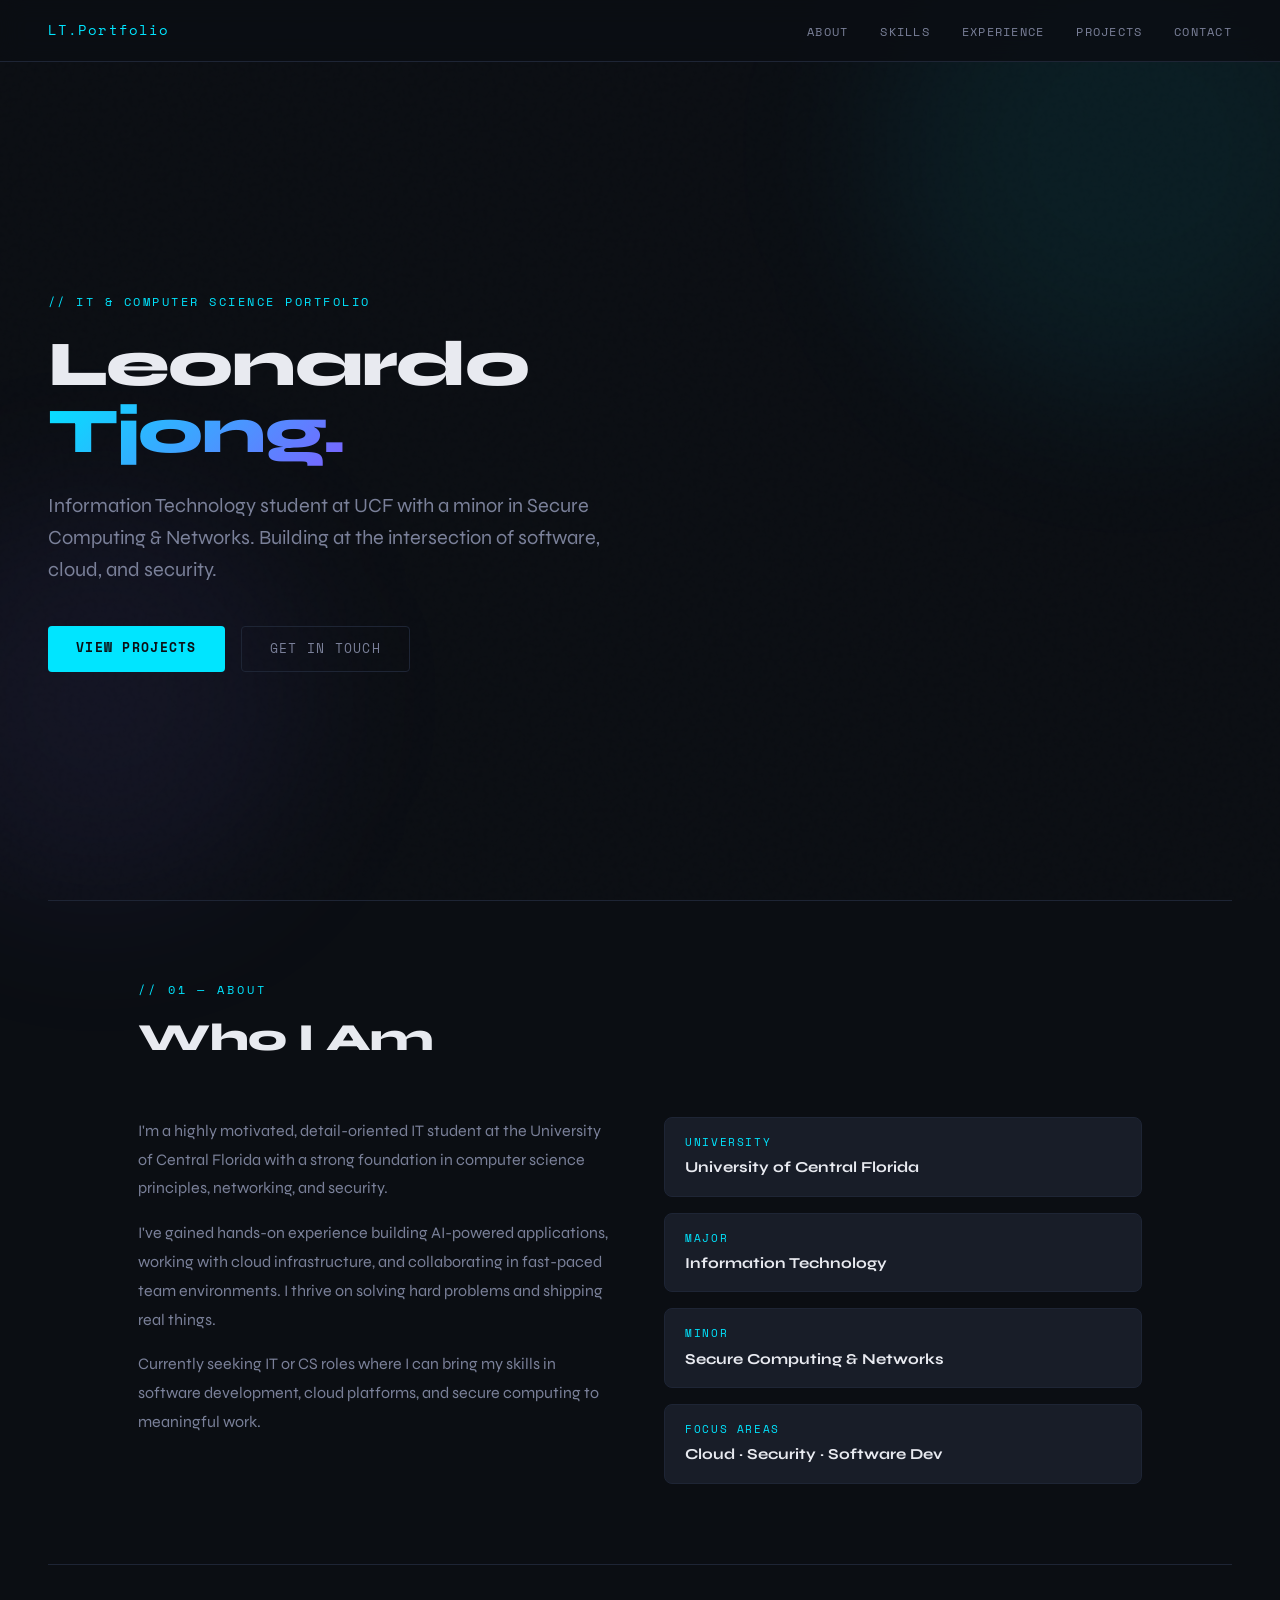
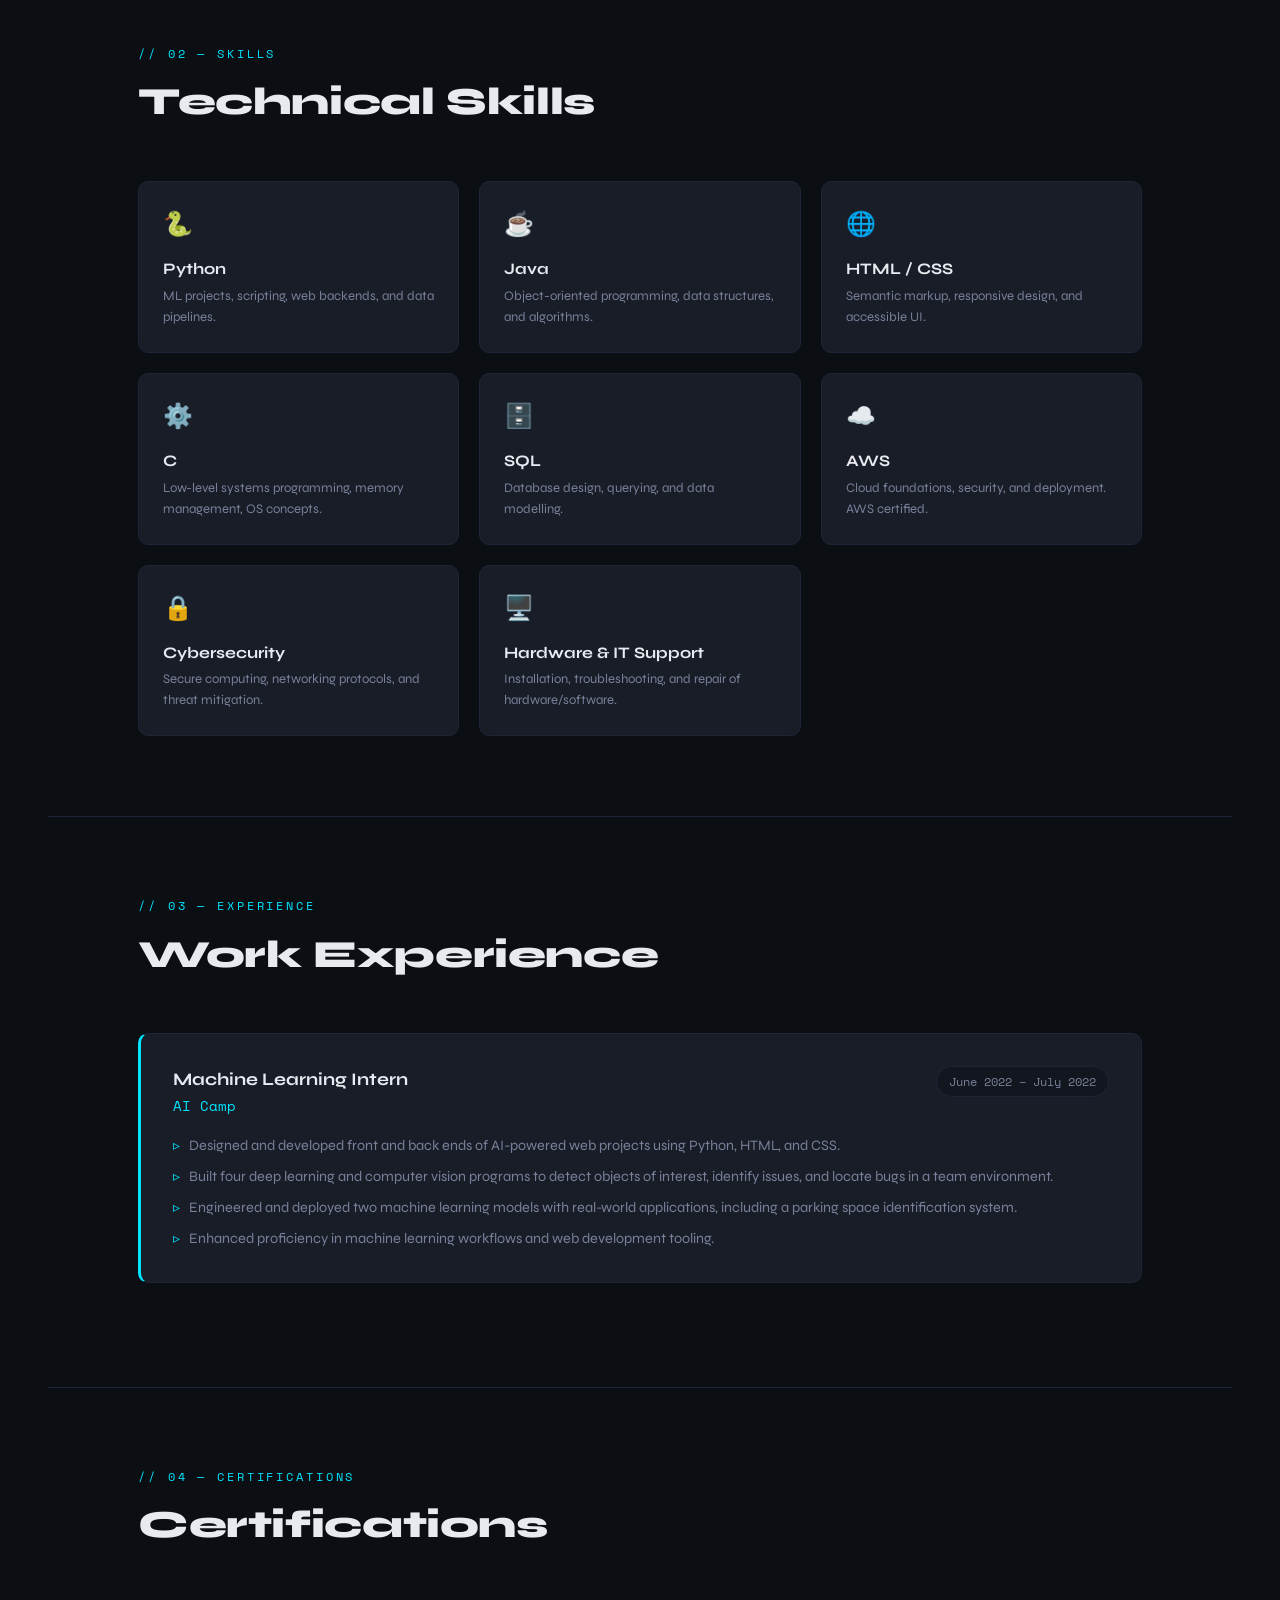
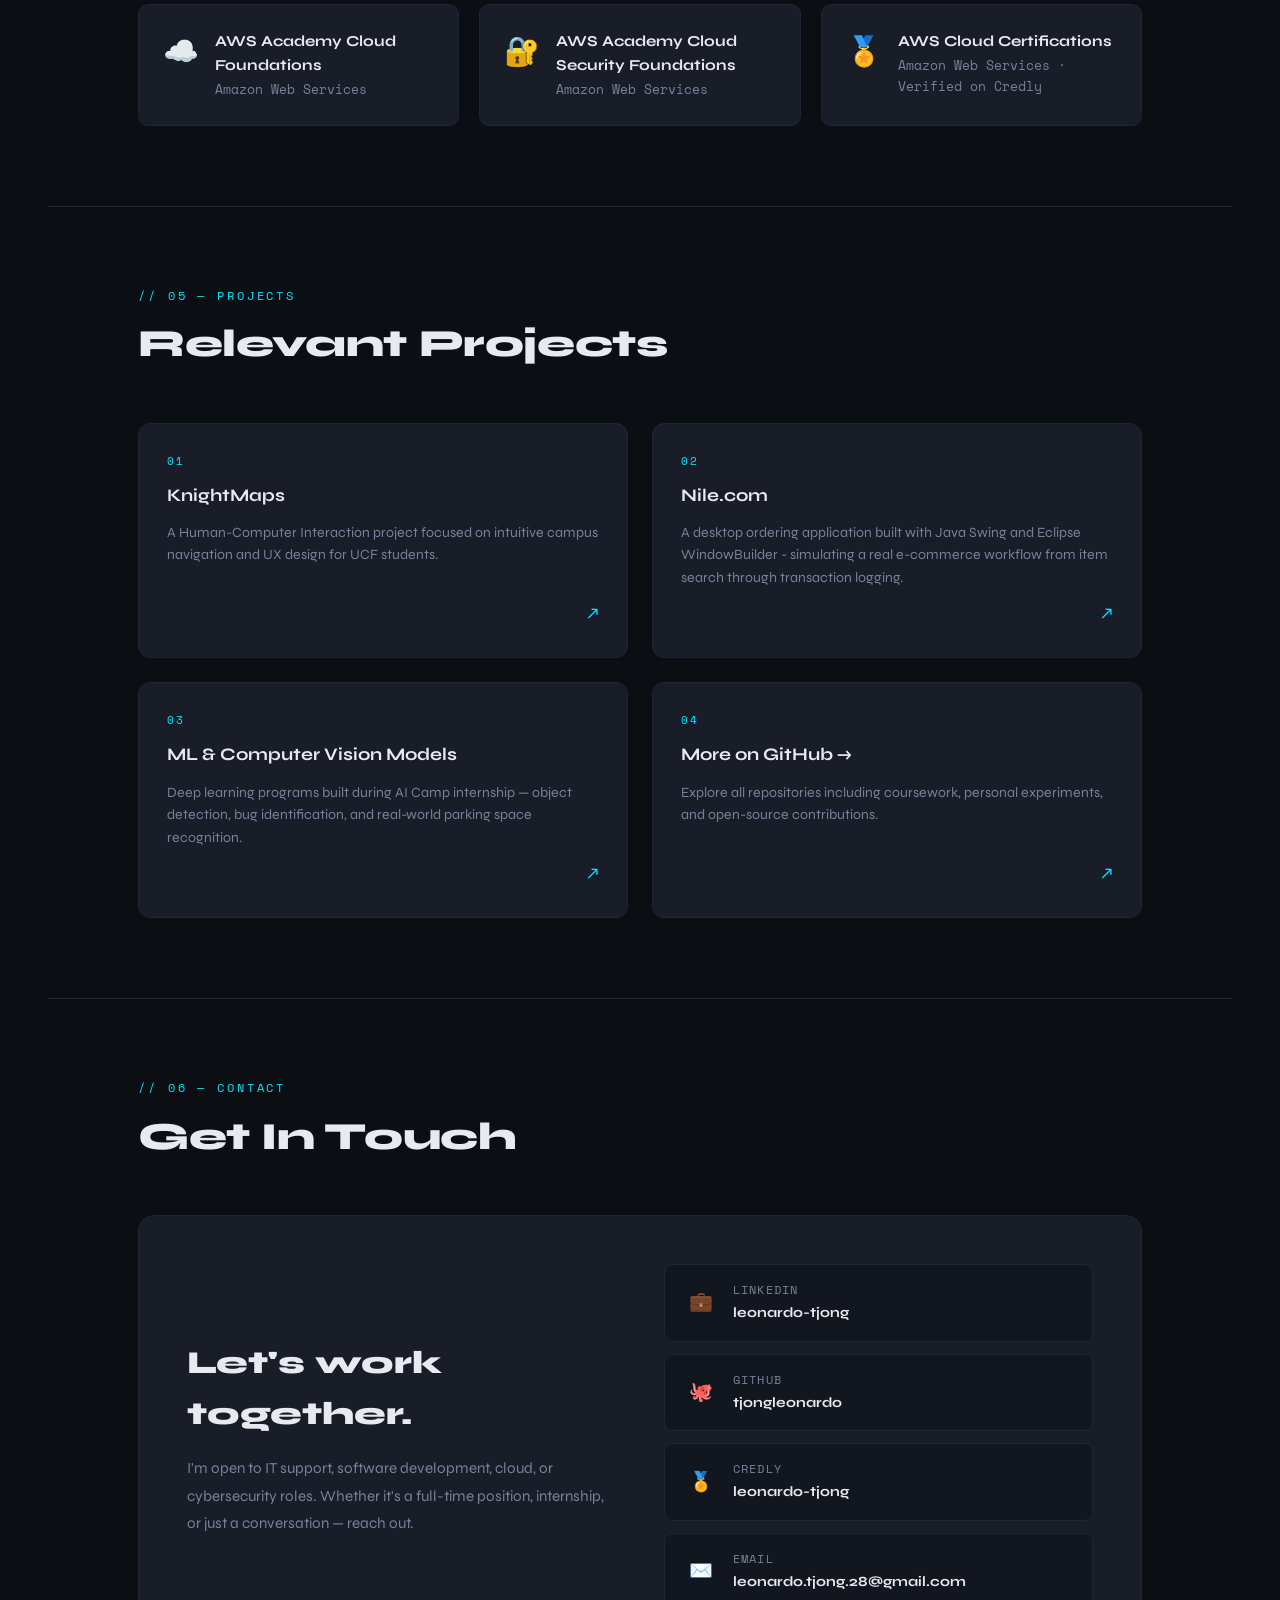
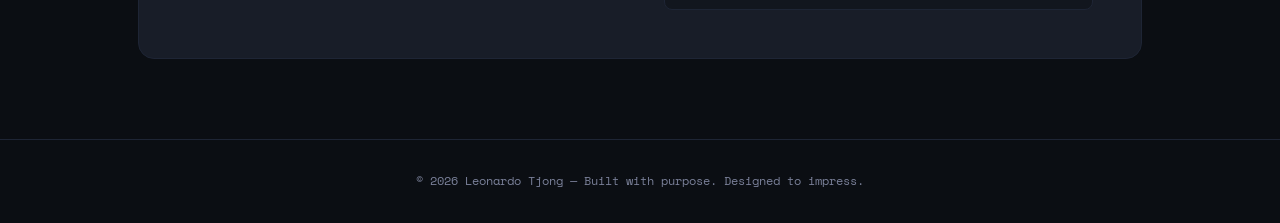
==== Portfolio/index.html @ d07e4146 "Rename portfolio.html to index.html" ====
<!DOCTYPE html>
<html lang="en">
<head>
  <meta charset="UTF-8" />
  <meta name="viewport" content="width=device-width, initial-scale=1.0"/>
  <title>Leonardo Tjong — Portfolio</title>
  <link rel="preconnect" href="https://fonts.googleapis.com"/>
  <link rel="preconnect" href="https://fonts.gstatic.com" crossorigin/>
  <link href="https://fonts.googleapis.com/css2?family=Space+Mono:wght@400;700&family=Syne:wght@400;700;800&display=swap" rel="stylesheet"/>
  <link rel="stylesheet" href="portfolio.css"/>
</head>
<body>

  <!-- NAV -->
  <nav>
    <div class="nav-logo">LT.Portfolio</div>
    <ul class="nav-links">
      <li><a href="#about">About</a></li>
      <li><a href="#skills">Skills</a></li>
      <li><a href="#experience">Experience</a></li>
      <li><a href="#projects">Projects</a></li>
      <li><a href="#contact">Contact</a></li>
    </ul>
  </nav>

  <!-- HERO -->
  <div class="hero">
    <div class="orb orb-1"></div>
    <div class="orb orb-2"></div>
    <p class="hero-tag">// IT &amp; Computer Science Portfolio</p>
    <h1>Leonardo<br/><span>Tjong.</span></h1>
    <p class="hero-sub">
      Information Technology student at UCF with a minor in Secure Computing &amp; Networks.
      Building at the intersection of software, cloud, and security.
    </p>
    <div class="hero-cta">
      <a href="#projects" class="btn btn-primary">View Projects</a>
      <a href="#contact" class="btn btn-outline">Get in Touch</a>
    </div>
  </div>

  <hr class="divider"/>

  <!-- ABOUT -->
  <section id="about">
    <div class="reveal">
      <p class="section-label">// 01 &mdash; about</p>
      <h2 class="section-title">Who I Am</h2>
      <div class="about-grid">
        <div class="about-text">
          <p>
            I'm a highly motivated, detail-oriented IT student at the University of Central Florida
            with a strong foundation in computer science principles, networking, and security.
          </p>
          <p>
            I've gained hands-on experience building AI-powered applications, working with cloud
            infrastructure, and collaborating in fast-paced team environments. I thrive on solving
            hard problems and shipping real things.
          </p>
          <p>
            Currently seeking IT or CS roles where I can bring my skills in software development,
            cloud platforms, and secure computing to meaningful work.
          </p>
        </div>
        <div class="about-details">
          <div class="detail-row">
            <span class="label">University</span>
            <span class="value">University of Central Florida</span>
          </div>
          <div class="detail-row">
            <span class="label">Major</span>
            <span class="value">Information Technology</span>
          </div>
          <div class="detail-row">
            <span class="label">Minor</span>
            <span class="value">Secure Computing &amp; Networks</span>
          </div>
          <div class="detail-row">
            <span class="label">Focus Areas</span>
            <span class="value">Cloud · Security · Software Dev</span>
          </div>
        </div>
      </div>
    </div>
  </section>

  <hr class="divider"/>

  <!-- SKILLS -->
  <section id="skills">
    <div class="reveal">
      <p class="section-label">// 02 &mdash; skills</p>
      <h2 class="section-title">Technical Skills</h2>
      <div class="skills-grid">
        <div class="skill-card">
          <div class="skill-icon">🐍</div>
          <div class="skill-name">Python</div>
          <div class="skill-desc">ML projects, scripting, web backends, and data pipelines.</div>
        </div>
        <div class="skill-card">
          <div class="skill-icon">☕</div>
          <div class="skill-name">Java</div>
          <div class="skill-desc">Object-oriented programming, data structures, and algorithms.</div>
        </div>
        <div class="skill-card">
          <div class="skill-icon">🌐</div>
          <div class="skill-name">HTML / CSS</div>
          <div class="skill-desc">Semantic markup, responsive design, and accessible UI.</div>
        </div>
        <div class="skill-card">
          <div class="skill-icon">⚙️</div>
          <div class="skill-name">C</div>
          <div class="skill-desc">Low-level systems programming, memory management, OS concepts.</div>
        </div>
        <div class="skill-card">
          <div class="skill-icon">🗄️</div>
          <div class="skill-name">SQL</div>
          <div class="skill-desc">Database design, querying, and data modelling.</div>
        </div>
        <div class="skill-card">
          <div class="skill-icon">☁️</div>
          <div class="skill-name">AWS</div>
          <div class="skill-desc">Cloud foundations, security, and deployment. AWS certified.</div>
        </div>
        <div class="skill-card">
          <div class="skill-icon">🔒</div>
          <div class="skill-name">Cybersecurity</div>
          <div class="skill-desc">Secure computing, networking protocols, and threat mitigation.</div>
        </div>
        <div class="skill-card">
          <div class="skill-icon">🖥️</div>
          <div class="skill-name">Hardware &amp; IT Support</div>
          <div class="skill-desc">Installation, troubleshooting, and repair of hardware/software.</div>
        </div>
      </div>
    </div>
  </section>

  <hr class="divider"/>

  <!-- EXPERIENCE -->
  <section id="experience">
    <div class="reveal">
      <p class="section-label">// 03 &mdash; experience</p>
      <h2 class="section-title">Work Experience</h2>
      <div class="experience-card">
        <div class="exp-header">
          <div>
            <div class="exp-title">Machine Learning Intern</div>
            <div class="exp-company">AI Camp</div>
          </div>
          <div class="exp-date">June 2022 – July 2022</div>
        </div>
        <ul class="exp-list">
          <li>Designed and developed front and back ends of AI-powered web projects using Python, HTML, and CSS.</li>
          <li>Built four deep learning and computer vision programs to detect objects of interest, identify issues, and locate bugs in a team environment.</li>
          <li>Engineered and deployed two machine learning models with real-world applications, including a parking space identification system.</li>
          <li>Enhanced proficiency in machine learning workflows and web development tooling.</li>
        </ul>
      </div>
    </div>
  </section>

  <hr class="divider"/>

  <!-- CERTIFICATIONS -->
  <section id="certifications">
    <div class="reveal">
      <p class="section-label">// 04 &mdash; certifications</p>
      <h2 class="section-title">Certifications</h2>
      <div class="certs-grid">
        <div class="cert-card">
          <div class="cert-icon">☁️</div>
          <div>
            <div class="cert-name">AWS Academy Cloud Foundations</div>
            <div class="cert-issuer">Amazon Web Services</div>
          </div>
        </div>
        <div class="cert-card">
          <div class="cert-icon">🔐</div>
          <div>
            <div class="cert-name">AWS Academy Cloud Security Foundations</div>
            <div class="cert-issuer">Amazon Web Services</div>
          </div>
        </div>
        <div class="cert-card">
          <div class="cert-icon">🏅</div>
          <div>
            <div class="cert-name">AWS Cloud Certifications</div>
            <div class="cert-issuer">Amazon Web Services · Verified on Credly</div>
          </div>
        </div>
      </div>
    </div>
  </section>

  <hr class="divider"/>

  <!-- PROJECTS -->
  <section id="projects">
    <div class="reveal">
      <p class="section-label">// 05 &mdash; projects</p>
      <h2 class="section-title">Relevant Projects</h2>
      <div class="projects-grid">

        <a class="project-card" href="KnightMaps.html" target="_blank" rel="noopener">
          <div class="project-num">01</div>
          <div class="project-name">KnightMaps</div>
          <div class="project-desc">
            A Human-Computer Interaction project focused on intuitive campus navigation
            and UX design for UCF students.
          </div>
          <div class="project-arrow">↗</div>
        </a>

        <a class="project-card" href="nile.html" target="_blank" rel="noopener">
          <div class="project-num">02</div>
          <div class="project-name">Nile.com</div>
          <div class="project-desc">
            A desktop ordering application built with Java Swing and Eclipse WindowBuilder -
            simulating a real e-commerce workflow from item search through transaction logging.
          </div>
          <div class="project-arrow">↗</div>
        </a>

        <a class="project-card" href="https://github.com/tjongleonardo" target="_blank" rel="noopener">
          <div class="project-num">03</div>
          <div class="project-name">ML &amp; Computer Vision Models</div>
          <div class="project-desc">
            Deep learning programs built during AI Camp internship — object detection,
            bug identification, and real-world parking space recognition.
          </div>
          <div class="project-arrow">↗</div>
        </a>

        <a class="project-card" href="https://github.com/tjongleonardo" target="_blank" rel="noopener">
          <div class="project-num">04</div>
          <div class="project-name">More on GitHub →</div>
          <div class="project-desc">
            Explore all repositories including coursework, personal experiments,
            and open-source contributions.
          </div>
          <div class="project-arrow">↗</div>
        </a>


      </div>
    </div>
  </section>

  <hr class="divider"/>

  <!-- CONTACT -->
  <section id="contact">
    <div class="reveal">
      <p class="section-label">// 06 &mdash; contact</p>
      <h2 class="section-title">Get In Touch</h2>
      <div class="contact-wrapper">
        <div class="contact-left">
          <h2>Let's work<br/>together.</h2>
          <p>
            I'm open to IT support, software development, cloud, or cybersecurity roles.
            Whether it's a full-time position, internship, or just a conversation — reach out.
          </p>
        </div>
        <div class="contact-links">
          <a class="contact-link" href="https://www.linkedin.com/in/leonardo-tjong-90444035a/" target="_blank" rel="noopener">
            <span class="contact-link-icon">💼</span>
            <div>
              <span class="contact-link-label">LinkedIn</span>
              <span class="contact-link-value">leonardo-tjong</span>
            </div>
          </a>
          <a class="contact-link" href="https://github.com/tjongleonardo" target="_blank" rel="noopener">
            <span class="contact-link-icon">🐙</span>
            <div>
              <span class="contact-link-label">GitHub</span>
              <span class="contact-link-value">tjongleonardo</span>
            </div>
          </a>
          <a class="contact-link" href="https://www.credly.com/users/leonardo-tjong" target="_blank" rel="noopener">
            <span class="contact-link-icon">🏅</span>
            <div>
              <span class="contact-link-label">Credly</span>
              <span class="contact-link-value">leonardo-tjong</span>
            </div>
          </a>
          <a class="contact-link" href="mailto:leonardo.tjong.28@gmail.com">
            <span class="contact-link-icon">✉️</span>
            <div>
              <span class="contact-link-label">Email</span>
              <span class="contact-link-value">leonardo.tjong.28@gmail.com</span>
            </div>
          </a>
        </div>
      </div>
    </div>
  </section>

  <footer>
    <p>© 2026 Leonardo Tjong &mdash; Built with purpose. Designed to impress.</p>
  </footer>

  <script>
    // Add js-ready so CSS knows JS is active (prevents flash of hidden content)
    document.body.classList.add('js-ready');

    const reveals = document.querySelectorAll('.reveal');

    const observer = new IntersectionObserver((entries) => {
      entries.forEach(entry => {
        if (entry.isIntersecting) {
          entry.target.classList.add('visible');
          observer.unobserve(entry.target);
        }
      });
    }, {
      threshold: 0.05,
      rootMargin: '0px 0px -40px 0px'
    });

    reveals.forEach(el => observer.observe(el));
  </script>

</body>
</html>
---- Portfolio/portfolio.css ----
/* ================================================
   portfolio.css — Leonardo Tjong Portfolio Styles
   ================================================ */

/* ── TOKENS ── */
:root {
  --bg:      #0b0e13;
  --surface: #12161e;
  --card:    #181d28;
  --border:  #1e2535;
  --accent:  #00e5ff;
  --accent2: #7b61ff;
  --text:    #e8eaf0;
  --muted:   #7a8099;
  --mono:    'Space Mono', monospace;
  --sans:    'Syne', sans-serif;
}

/* ── RESET ── */
*,
*::before,
*::after {
  box-sizing: border-box;
  margin: 0;
  padding: 0;
}

html {
  scroll-behavior: smooth;
}

/* ── BASE ── */
body {
  background:       var(--bg);
  color:            var(--text);
  font-family:      var(--sans);
  line-height:      1.6;
  overflow-x:       hidden;
  font-stretch:     normal;
  text-rendering:   optimizeLegibility;
  -webkit-font-smoothing: antialiased;
}

/* ── NOISE OVERLAY ── */
body::before {
  content: '';
  position: fixed;
  inset: 0;
  background-image: url("data:image/svg+xml,%3Csvg viewBox='0 0 200 200' xmlns='http://www.w3.org/2000/svg'%3E%3Cfilter id='n'%3E%3CfeTurbulence type='fractalNoise' baseFrequency='0.9' numOctaves='4' stitchTiles='stitch'/%3E%3C/filter%3E%3Crect width='100%25' height='100%25' filter='url(%23n)' opacity='0.04'/%3E%3C/svg%3E");
  pointer-events: none;
  z-index: 0;
  opacity: 0.4;
}

/* ── NAV ── */
nav {
  position:        fixed;
  top: 0; left: 0; right: 0;
  z-index:         100;
  display:         flex;
  justify-content: space-between;
  align-items:     center;
  padding:         1.1rem 3rem;
  background:      rgba(11, 14, 19, 0.85);
  backdrop-filter: blur(12px);
  border-bottom:   1px solid var(--border);
}

.nav-logo {
  font-family:     var(--mono);
  font-size:       0.85rem;
  color:           var(--accent);
  letter-spacing:  0.08em;
}

.nav-links {
  display:    flex;
  gap:        2rem;
  list-style: none;
}

.nav-links a {
  font-family:     var(--mono);
  font-size:       0.78rem;
  color:           var(--muted);
  text-decoration: none;
  letter-spacing:  0.1em;
  text-transform:  uppercase;
  transition:      color 0.2s;
}

.nav-links a:hover {
  color: var(--accent);
}

/* ── HERO ── */
.hero {
  min-height:      100vh;
  display:         flex;
  flex-direction:  column;
  justify-content: center;
  padding:         8rem 3rem 4rem;
  position:        relative;
}

.hero-tag {
  font-family:    var(--mono);
  font-size:      0.78rem;
  color:          var(--accent);
  letter-spacing: 0.2em;
  text-transform: uppercase;
  margin-bottom:  1.2rem;
  opacity:        0;
  animation:      fadeUp 0.6s 0.2s forwards;
}

.hero h1 {
  font-size:      clamp(2.5rem, 5vw, 5rem);
  font-weight:    800;
  line-height:    1.05;
  letter-spacing: -0.02em;
  opacity:        0;
  animation:      fadeUp 0.7s 0.35s forwards;
}

.hero h1 span {
  background:              linear-gradient(135deg, var(--accent), var(--accent2));
  -webkit-background-clip: text;
  -webkit-text-fill-color: transparent;
  background-clip:         text;
}

.hero-sub {
  margin-top: 1.5rem;
  font-size:  clamp(1rem, 2vw, 1.25rem);
  color:      var(--muted);
  max-width:  580px;
  opacity:    0;
  animation:  fadeUp 0.7s 0.5s forwards;
}

.hero-cta {
  margin-top: 2.5rem;
  display:    flex;
  gap:        1rem;
  flex-wrap:  wrap;
  opacity:    0;
  animation:  fadeUp 0.7s 0.65s forwards;
}

/* ── BUTTONS ── */
.btn {
  font-family:     var(--mono);
  font-size:       0.8rem;
  letter-spacing:  0.1em;
  text-transform:  uppercase;
  padding:         0.75rem 1.75rem;
  border-radius:   4px;
  text-decoration: none;
  transition:      all 0.2s;
  display:         inline-block;
}

.btn-primary {
  background:  var(--accent);
  color:       var(--bg);
  font-weight: 700;
}

.btn-primary:hover {
  background: #00cfeb;
  transform:  translateY(-2px);
  box-shadow: 0 8px 24px rgba(0, 229, 255, 0.25);
}

.btn-outline {
  border: 1px solid var(--border);
  color:  var(--muted);
}

.btn-outline:hover {
  border-color: var(--accent);
  color:        var(--accent);
  transform:    translateY(-2px);
}

/* ── ORB GLOWS ── */
.orb {
  position:      absolute;
  border-radius: 50%;
  filter:        blur(80px);
  pointer-events: none;
  z-index:       -1;
}

.orb-1 {
  width:      500px;
  height:     500px;
  background: rgba(0, 229, 255, 0.07);
  top:        -100px;
  right:      -100px;
  animation:  drift 8s ease-in-out infinite alternate;
}

.orb-2 {
  width:      400px;
  height:     400px;
  background: rgba(123, 97, 255, 0.07);
  bottom:     0;
  left:       -100px;
  animation:  drift 10s ease-in-out infinite alternate-reverse;
}

/* ── SECTIONS ── */
section {
  padding:   5rem 3rem;
  max-width: 1100px;
  margin:    0 auto;
}

.section-label {
  font-family:    var(--mono);
  font-size:      0.72rem;
  color:          var(--accent);
  letter-spacing: 0.25em;
  text-transform: uppercase;
  margin-bottom:  0.5rem;
}

.section-title {
  font-size:      clamp(1.6rem, 3vw, 2.4rem);
  font-weight:    800;
  margin-bottom:  3rem;
  letter-spacing: -0.01em;
}

hr.divider {
  border:     none;
  border-top: 1px solid var(--border);
  margin:     0 3rem;
}

/* ── ABOUT ── */
.about-grid {
  display:               grid;
  grid-template-columns: 1fr 1fr;
  gap:                   3rem;
  align-items:           start;
}

.about-text p {
  color:         var(--muted);
  font-size:     1rem;
  line-height:   1.8;
  margin-bottom: 1rem;
}

.about-details {
  display:        flex;
  flex-direction: column;
  gap:            1rem;
}

.detail-row {
  display:        flex;
  flex-direction: column;
  padding:        1rem 1.25rem;
  background:     var(--card);
  border:         1px solid var(--border);
  border-radius:  8px;
}

.detail-row .label {
  font-family:    var(--mono);
  font-size:      0.68rem;
  color:          var(--accent);
  letter-spacing: 0.15em;
  text-transform: uppercase;
  margin-bottom:  0.25rem;
}

.detail-row .value {
  font-size:   0.95rem;
  font-weight: 700;
}

/* ── SKILLS ── */
.skills-grid {
  display:               grid;
  grid-template-columns: repeat(auto-fill, minmax(260px, 1fr));
  gap:                   1.25rem;
}

.skill-card {
  background:    var(--card);
  border:        1px solid var(--border);
  border-radius: 10px;
  padding:       1.5rem;
  transition:    border-color 0.2s, transform 0.2s;
}

.skill-card:hover {
  border-color: var(--accent);
  transform:    translateY(-3px);
}

.skill-icon {
  font-size:     1.5rem;
  margin-bottom: 0.75rem;
}

.skill-name {
  font-weight:   700;
  font-size:     1rem;
  margin-bottom: 0.25rem;
}

.skill-desc {
  font-size: 0.82rem;
  color:     var(--muted);
}

/* ── EXPERIENCE ── */
.experience-card {
  background:     var(--card);
  border:         1px solid var(--border);
  border-left:    3px solid var(--accent);
  border-radius:  10px;
  padding:        2rem;
  margin-bottom:  1.5rem;
}

.exp-header {
  display:         flex;
  justify-content: space-between;
  align-items:     flex-start;
  margin-bottom:   1rem;
  flex-wrap:       wrap;
  gap:             0.5rem;
}

.exp-title {
  font-size:   1.1rem;
  font-weight: 700;
}

.exp-company {
  color:       var(--accent);
  font-size:   0.9rem;
  font-family: var(--mono);
}

.exp-date {
  font-family:   var(--mono);
  font-size:     0.75rem;
  color:         var(--muted);
  background:    var(--surface);
  padding:       0.3rem 0.75rem;
  border-radius: 20px;
  border:        1px solid var(--border);
}

.exp-list {
  list-style:     none;
  display:        flex;
  flex-direction: column;
  gap:            0.5rem;
}

.exp-list li {
  font-size:    0.9rem;
  color:        var(--muted);
  padding-left: 1rem;
  position:     relative;
}

.exp-list li::before {
  content:  '▹';
  position: absolute;
  left:     0;
  color:    var(--accent);
}

/* ── CERTIFICATIONS ── */
.certs-grid {
  display:               grid;
  grid-template-columns: repeat(auto-fill, minmax(280px, 1fr));
  gap:                   1.25rem;
}

.cert-card {
  background:    var(--card);
  border:        1px solid var(--border);
  border-radius: 10px;
  padding:       1.5rem;
  display:       flex;
  align-items:   flex-start;
  gap:           1rem;
  transition:    border-color 0.2s, transform 0.2s;
}

.cert-card:hover {
  border-color: var(--accent2);
  transform:    translateY(-3px);
}

.cert-icon {
  font-size:  1.8rem;
  flex-shrink: 0;
}

.cert-name {
  font-weight:   700;
  font-size:     0.95rem;
  margin-bottom: 0.2rem;
}

.cert-issuer {
  font-size:   0.8rem;
  color:       var(--muted);
  font-family: var(--mono);
}

/* ── PROJECTS ── */
.projects-grid {
  display:               grid;
  grid-template-columns: repeat(auto-fill, minmax(320px, 1fr));
  gap:                   1.5rem;
}

.project-card {
  background:      var(--card);
  border:          1px solid var(--border);
  border-radius:   12px;
  padding:         1.75rem;
  display:         flex;
  flex-direction:  column;
  gap:             0.75rem;
  transition:      border-color 0.2s, transform 0.2s, box-shadow 0.2s;
  text-decoration: none;
  color:           inherit;
}

.project-card:hover {
  border-color: var(--accent);
  transform:    translateY(-4px);
  box-shadow:   0 12px 32px rgba(0, 229, 255, 0.1);
}

.project-num {
  font-family:    var(--mono);
  font-size:      0.7rem;
  color:          var(--accent);
  letter-spacing: 0.15em;
}

.project-name {
  font-size:   1.1rem;
  font-weight: 700;
}

.project-desc {
  font-size: 0.88rem;
  color:     var(--muted);
  flex:      1;
}

.project-arrow {
  font-size:  1.1rem;
  color:      var(--accent);
  align-self: flex-end;
  transition: transform 0.2s;
}

.project-card:hover .project-arrow {
  transform: translate(3px, -3px);
}

/* ── CONTACT ── */
.contact-wrapper {
  background:            var(--card);
  border:                1px solid var(--border);
  border-radius:         16px;
  padding:               3rem;
  display:               grid;
  grid-template-columns: 1fr 1fr;
  gap:                   3rem;
  align-items:           center;
}

.contact-left h2 {
  font-size:     clamp(1.4rem, 2.5vw, 2rem);
  font-weight:   800;
  margin-bottom: 1rem;
}

.contact-left p {
  color:       var(--muted);
  font-size:   0.95rem;
  line-height: 1.8;
}

.contact-links {
  display:        flex;
  flex-direction: column;
  gap:            0.75rem;
}

.contact-link {
  display:         flex;
  align-items:     center;
  gap:             1rem;
  padding:         1rem 1.25rem;
  background:      var(--surface);
  border:          1px solid var(--border);
  border-radius:   8px;
  text-decoration: none;
  color:           var(--text);
  font-size:       0.9rem;
  transition:      border-color 0.2s, transform 0.2s;
}

.contact-link:hover {
  border-color: var(--accent);
  transform:    translateX(4px);
}

.contact-link-icon {
  font-size:  1.2rem;
  width:      2rem;
  text-align: center;
}

.contact-link-label {
  font-family:    var(--mono);
  font-size:      0.72rem;
  color:          var(--muted);
  letter-spacing: 0.1em;
  text-transform: uppercase;
  display:        block;
  margin-bottom:  0.1rem;
}

.contact-link-value {
  font-weight: 700;
  font-size:   0.88rem;
}

/* ── FOOTER ── */
footer {
  text-align:  center;
  padding:     2rem;
  font-family: var(--mono);
  font-size:   0.72rem;
  color:       var(--muted);
  border-top:  1px solid var(--border);
}

/* ── SCROLL REVEAL ── */
/* Only hide when JS has confirmed it loaded — prevents blank page if JS is slow */
.js-ready .reveal {
  opacity:    0;
  transform:  translateY(30px);
  transition: opacity 0.7s ease, transform 0.7s ease;
}

.js-ready .reveal.visible,
.reveal.visible {
  opacity:   1;
  transform: translateY(0);
}

/* ── ANIMATIONS ── */
@keyframes fadeUp {
  from { opacity: 0; transform: translateY(24px); }
  to   { opacity: 1; transform: translateY(0); }
}

@keyframes drift {
  from { transform: translate(0, 0); }
  to   { transform: translate(30px, 20px); }
}

/* ── RESPONSIVE ── */
@media (max-width: 768px) {
  nav              { padding: 1rem 1.5rem; }
  .nav-links       { gap: 1rem; }
  section          { padding: 3.5rem 1.5rem; }
  .hero            { padding: 6rem 1.5rem 3rem; }
  .about-grid,
  .contact-wrapper { grid-template-columns: 1fr; }
  hr.divider       { margin: 0 1.5rem; }
}
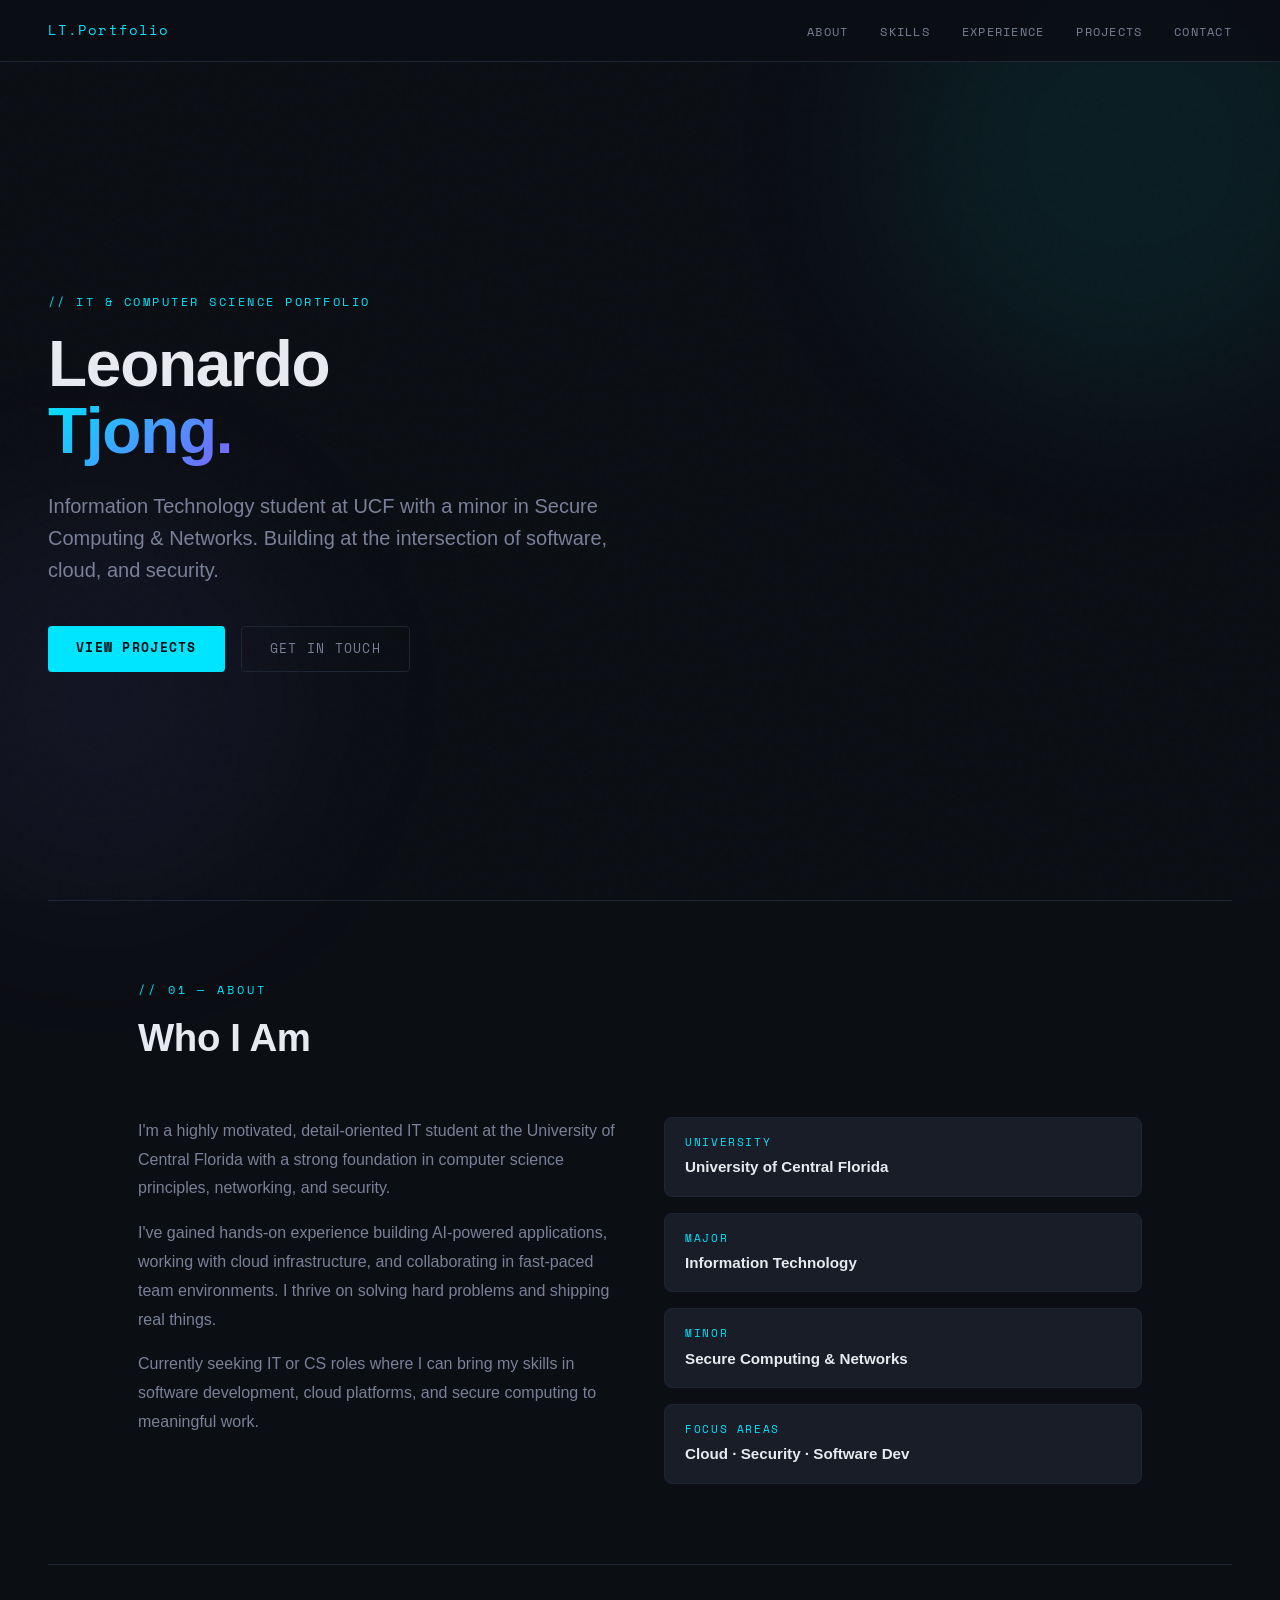
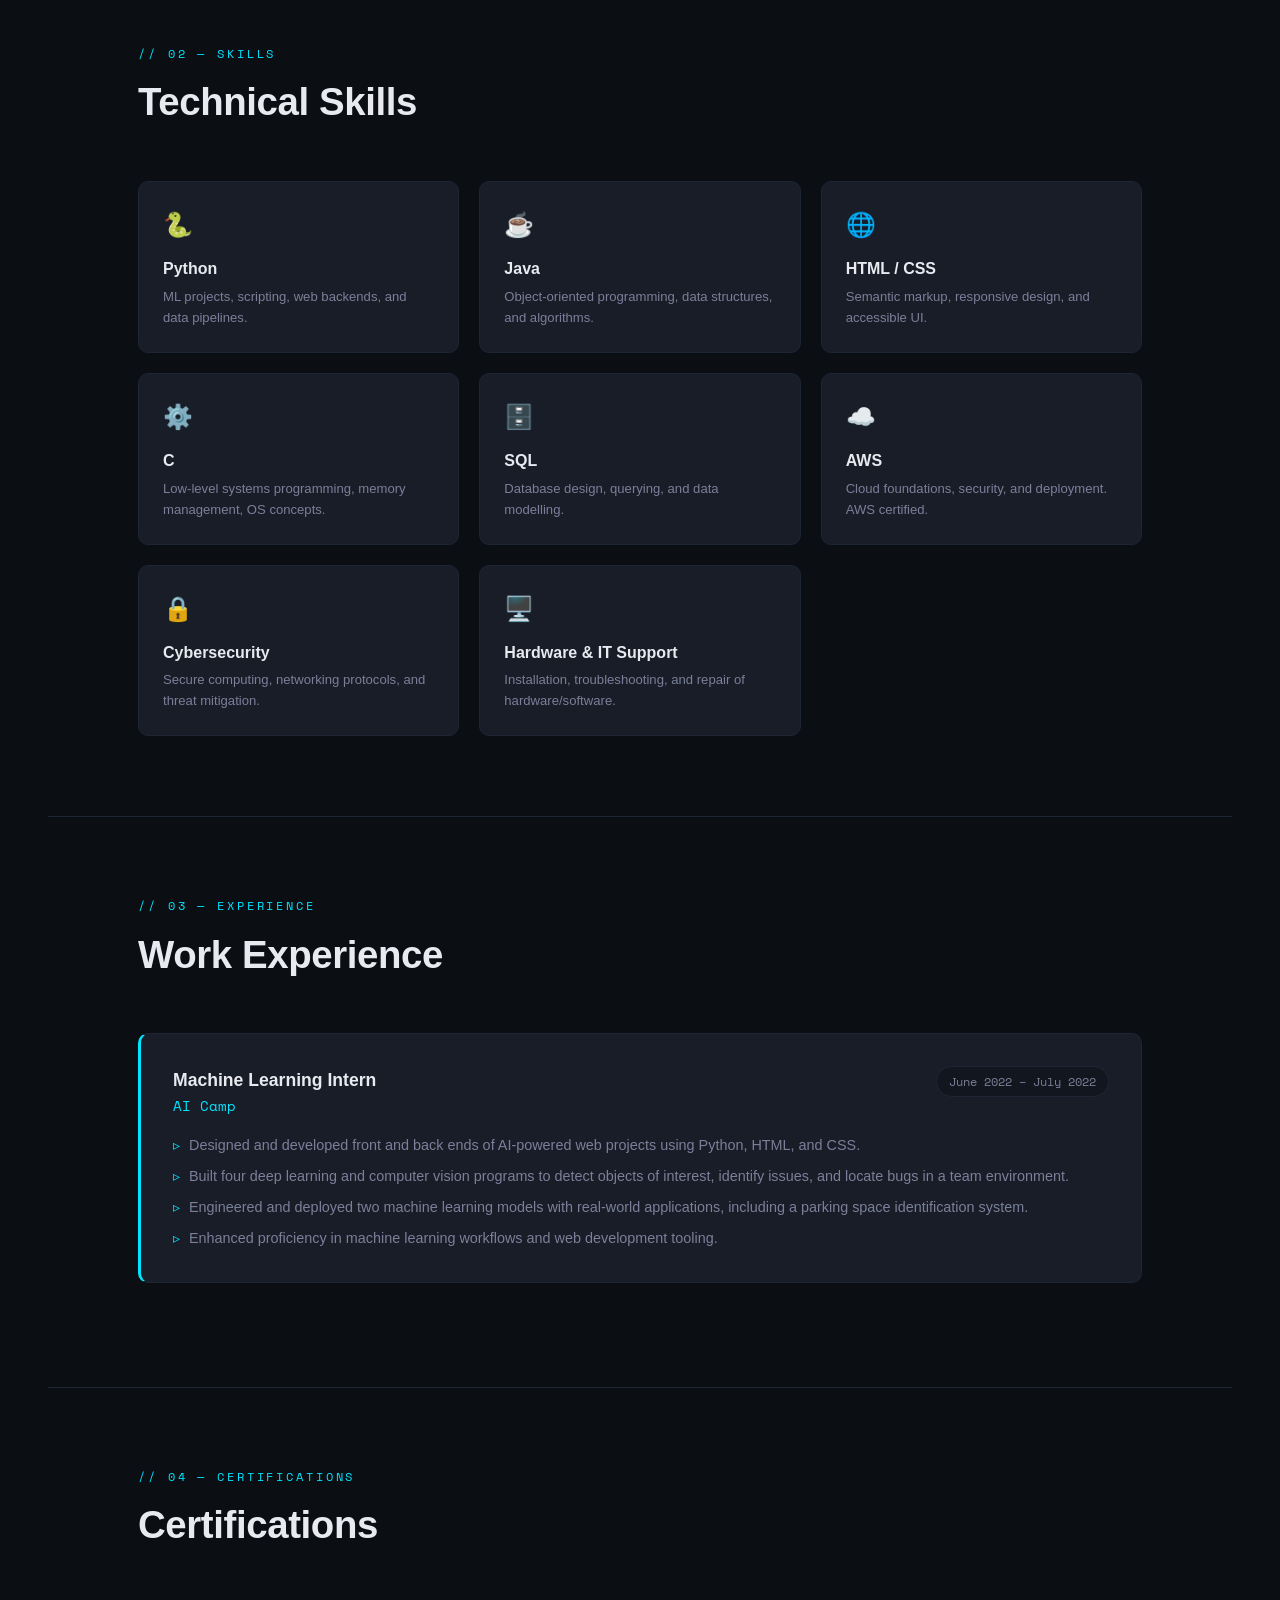
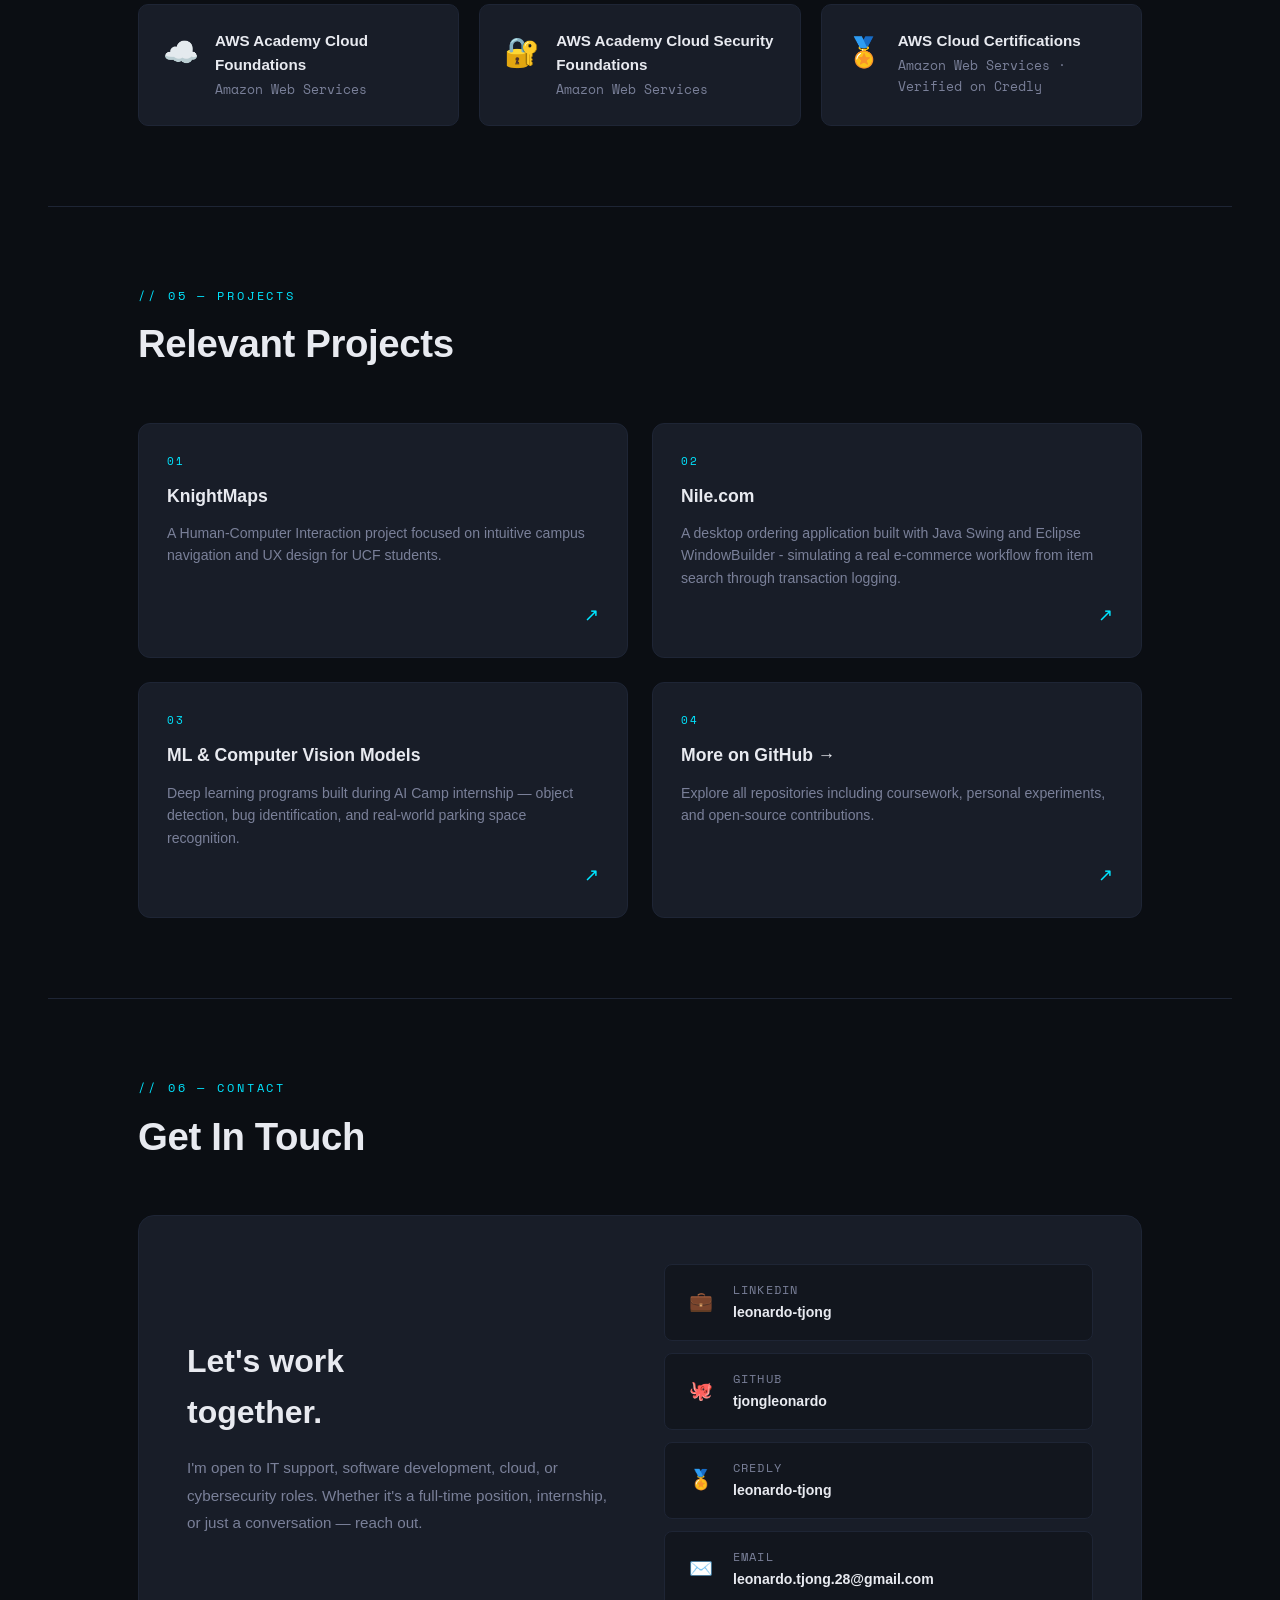
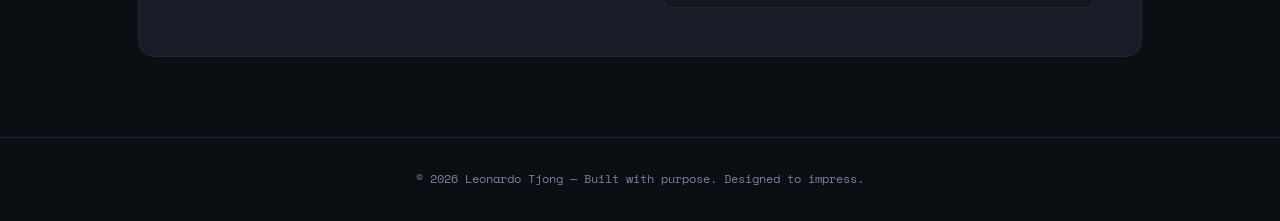
==== commit 98b6227d: "Update font links and clean up HTML structure" ====
--- a/Portfolio/index.html
+++ b/Portfolio/index.html
@@ -6,7 +6,7 @@
   <title>Leonardo Tjong — Portfolio</title>
   <link rel="preconnect" href="https://fonts.googleapis.com"/>
   <link rel="preconnect" href="https://fonts.gstatic.com" crossorigin/>
-  <link href="https://fonts.googleapis.com/css2?family=Space+Mono:wght@400;700&family=Syne:wght@400;700;800&display=swap" rel="stylesheet"/>
+  <link href="https://fonts.googleapis.com/css2?family=Space+Mono:wght@400;700&family=DM+Sans:opsz,wght@9..40,400;9..40,700;9..40,800&display=swap" rel="stylesheet"/>
   <link rel="stylesheet" href="portfolio.css"/>
 </head>
 <body>
@@ -302,7 +302,6 @@
   </footer>
 
   <script>
-    // Add js-ready so CSS knows JS is active (prevents flash of hidden content)
     document.body.classList.add('js-ready');
 
     const reveals = document.querySelectorAll('.reveal');
@@ -314,7 +313,8 @@
           observer.unobserve(entry.target);
         }
       });
-    }, {
+    }, 
+    {
       threshold: 0.05,
       rootMargin: '0px 0px -40px 0px'
     });
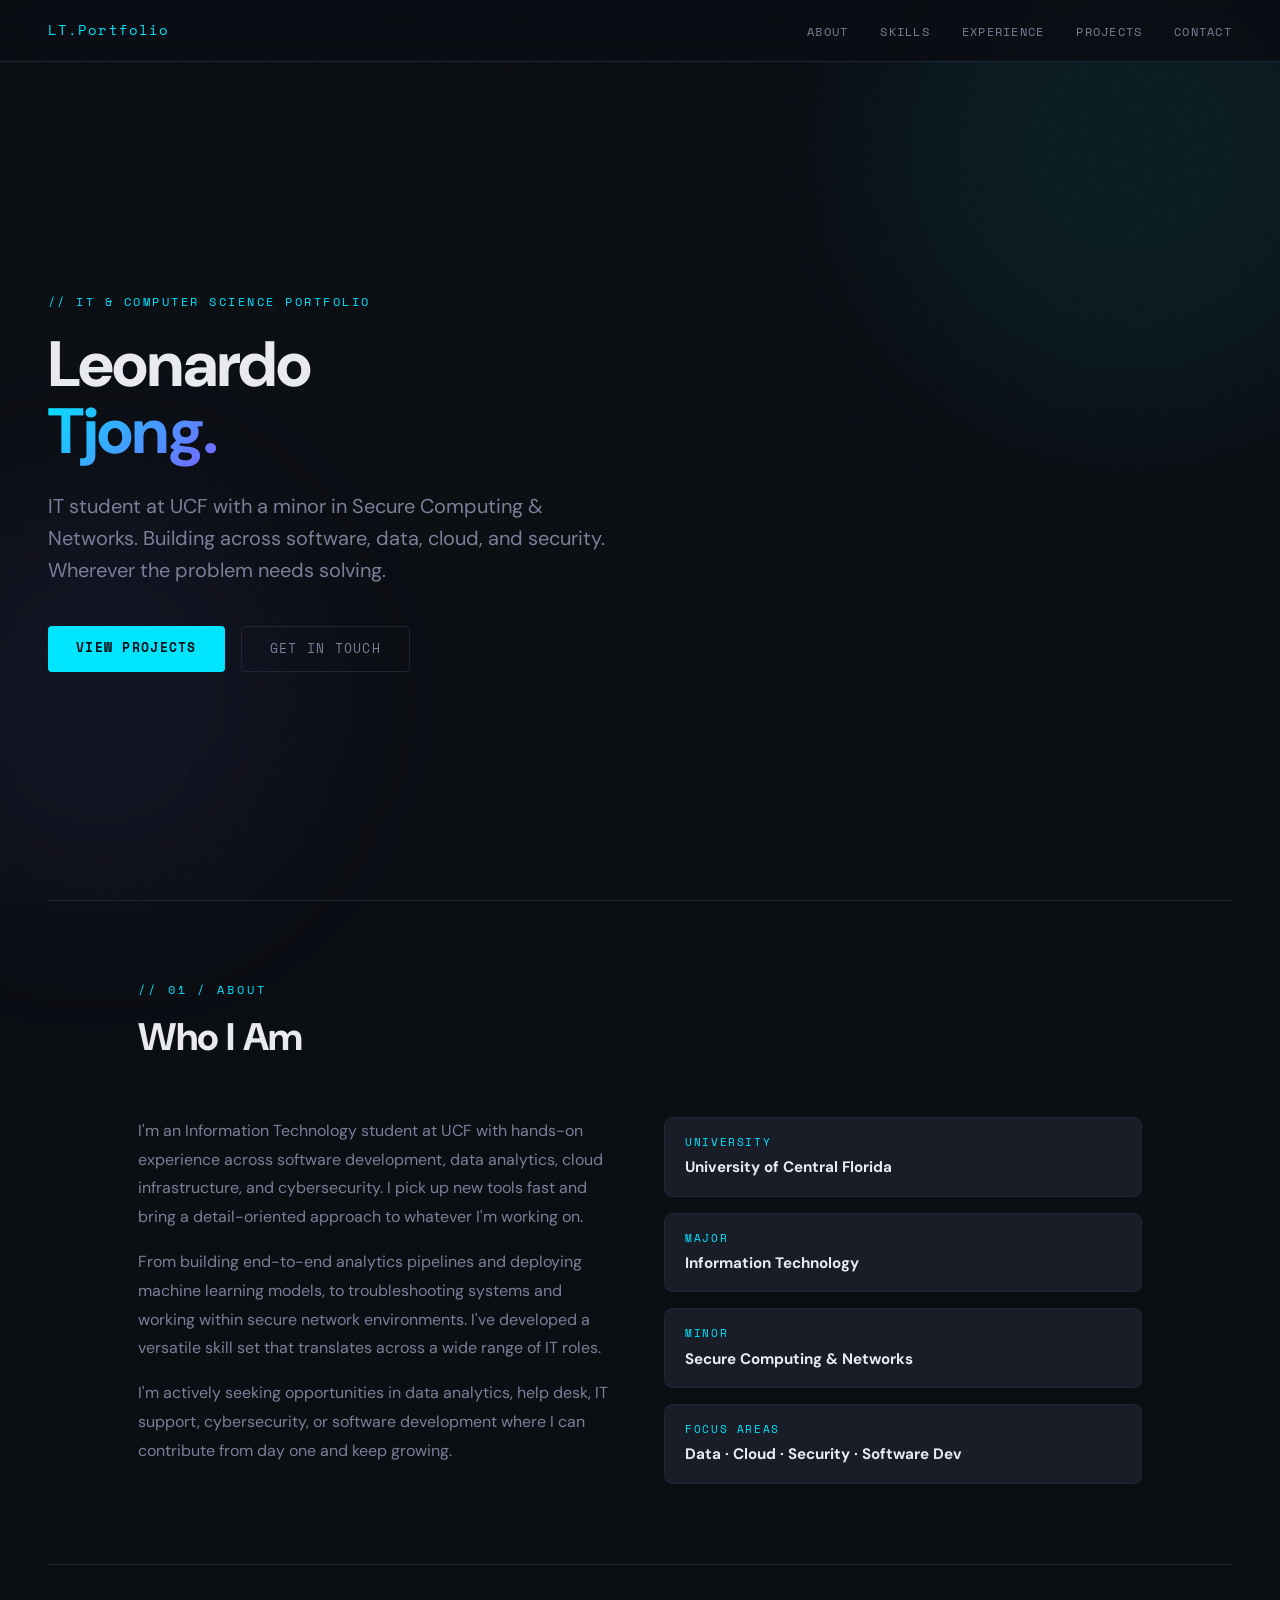
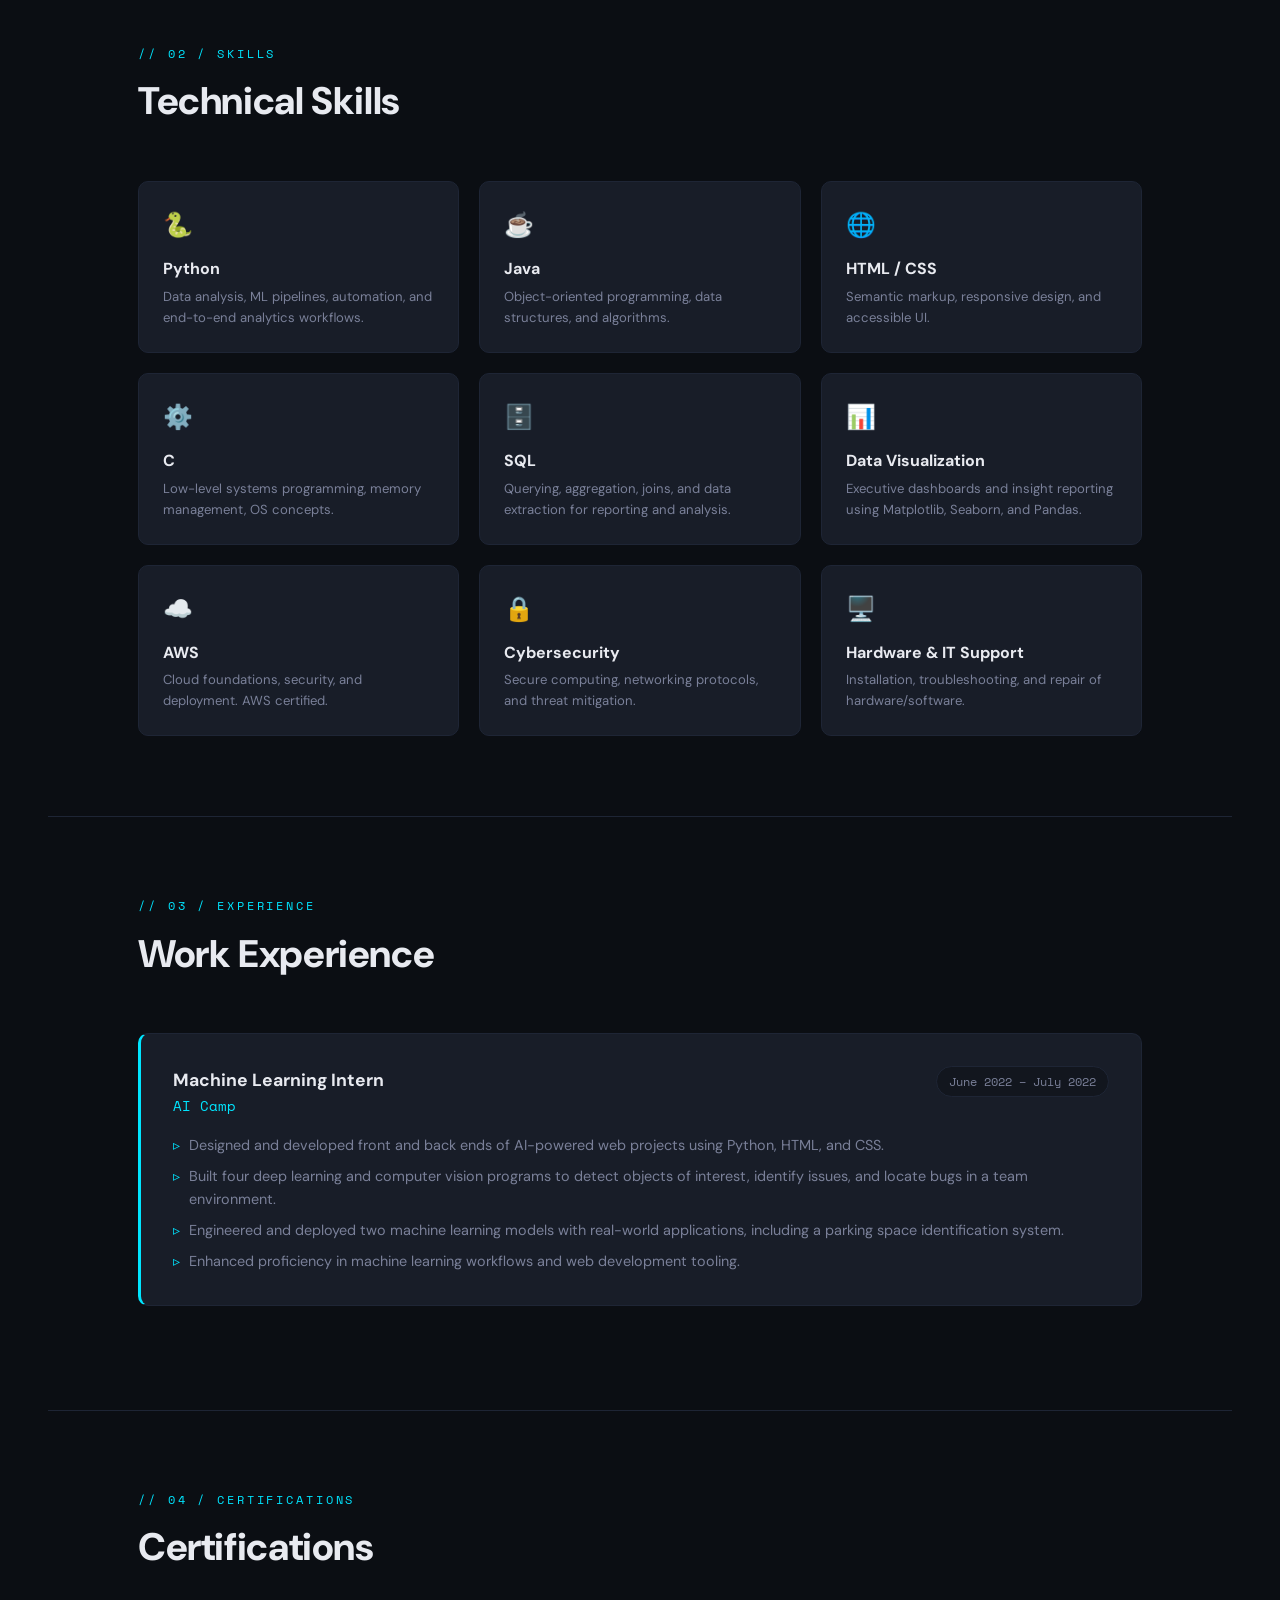
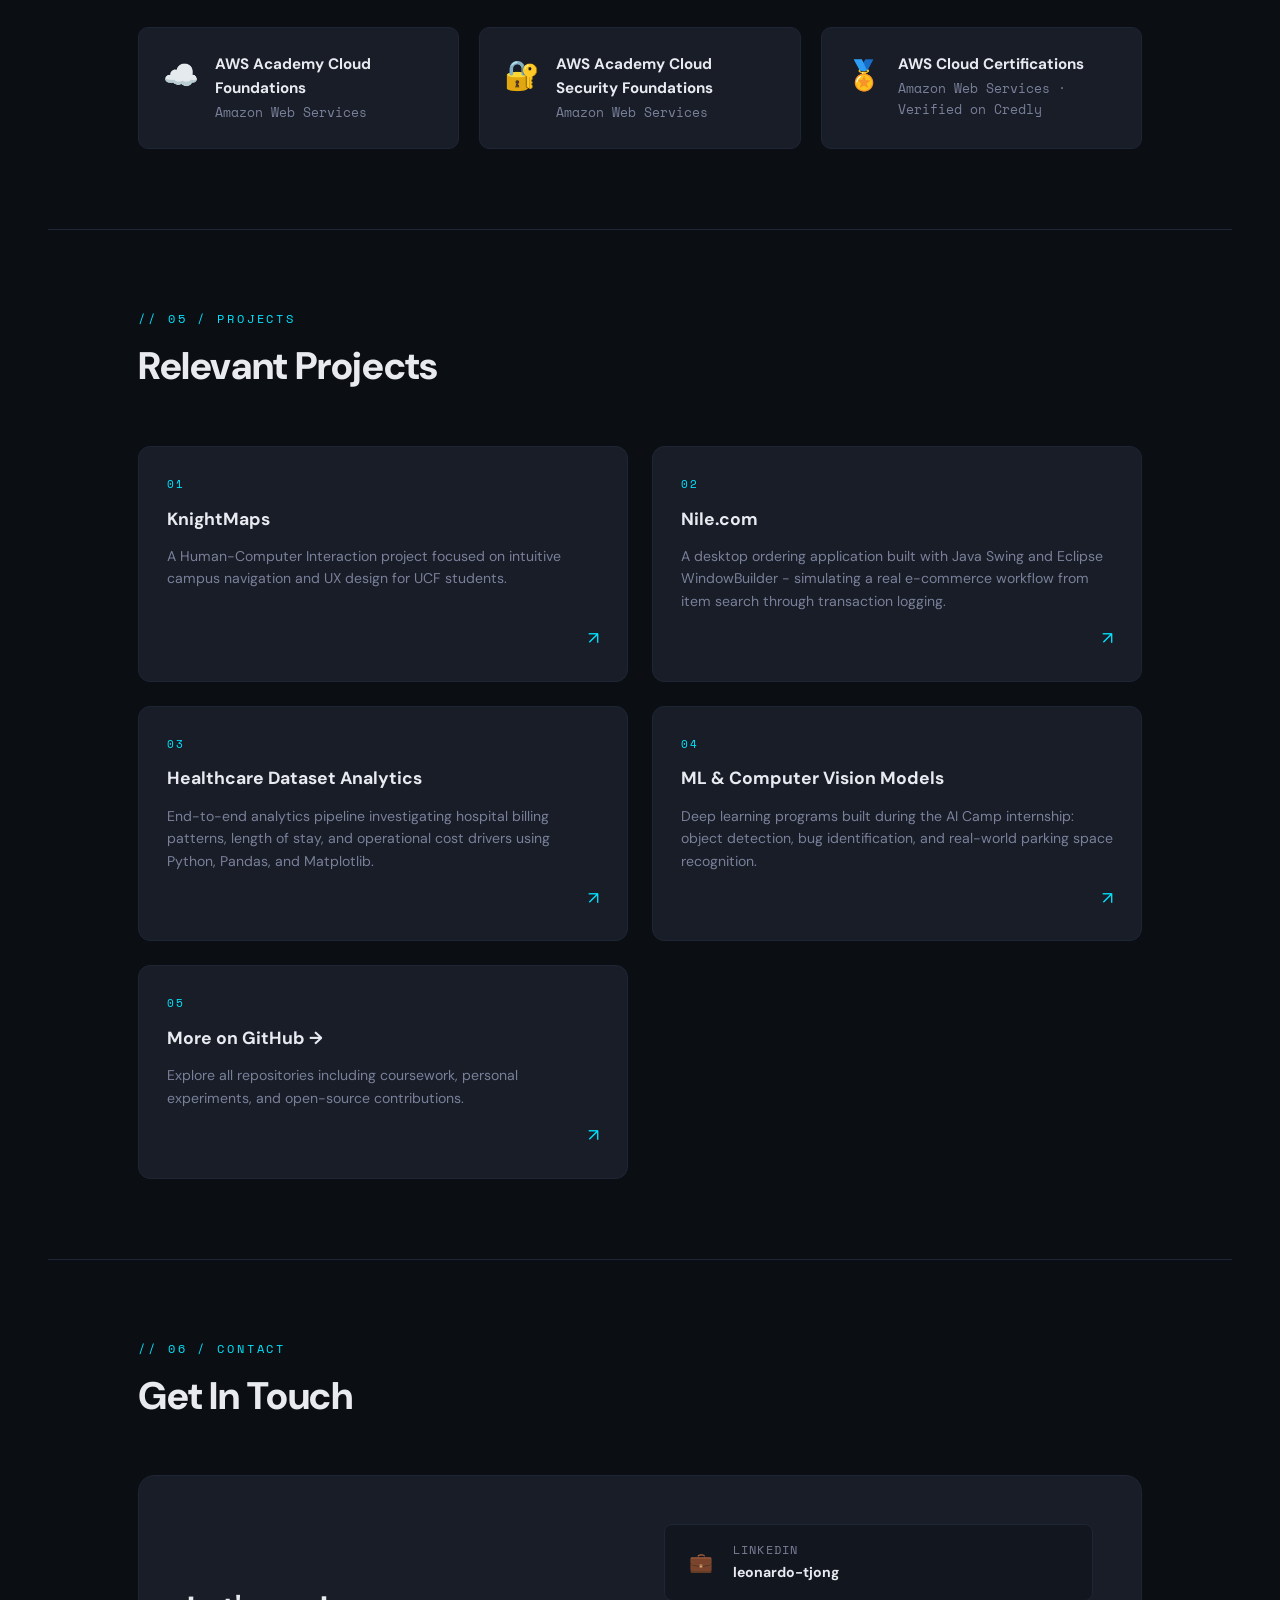
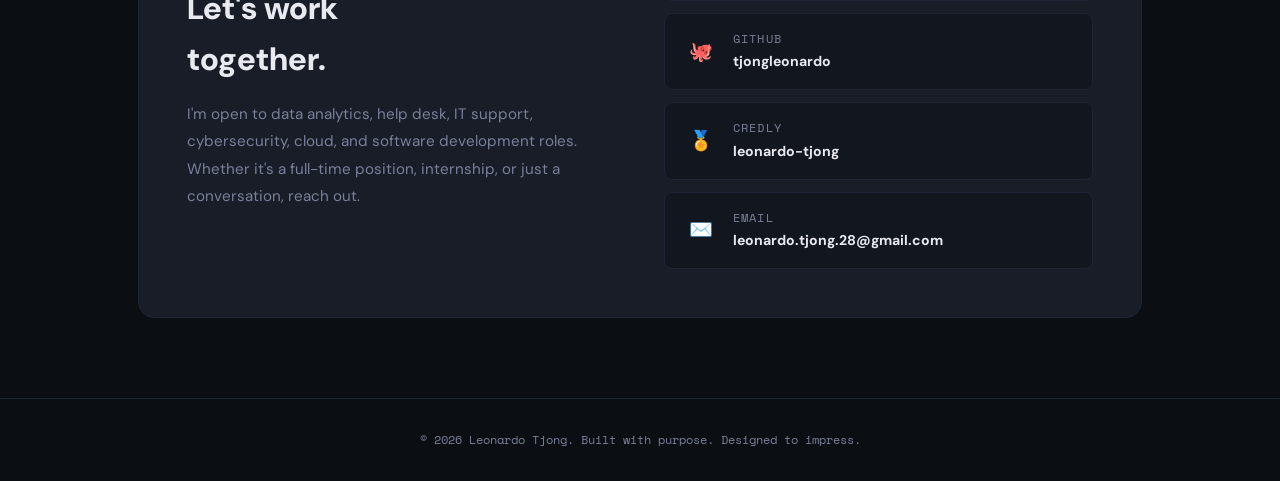
==== commit bf76b2d8: "Revise portfolio content for clarity and detail Updated various sections of the portfolio to enhance" ====
--- a/Portfolio/index.html
+++ b/Portfolio/index.html
@@ -3,7 +3,7 @@
 <head>
   <meta charset="UTF-8" />
   <meta name="viewport" content="width=device-width, initial-scale=1.0"/>
-  <title>Leonardo Tjong — Portfolio</title>
+  <title>Leonardo Tjong | Portfolio</title>
   <link rel="preconnect" href="https://fonts.googleapis.com"/>
   <link rel="preconnect" href="https://fonts.gstatic.com" crossorigin/>
   <link href="https://fonts.googleapis.com/css2?family=Space+Mono:wght@400;700&family=DM+Sans:opsz,wght@9..40,400;9..40,700;9..40,800&display=swap" rel="stylesheet"/>
@@ -30,8 +30,8 @@
     <p class="hero-tag">// IT &amp; Computer Science Portfolio</p>
     <h1>Leonardo<br/><span>Tjong.</span></h1>
     <p class="hero-sub">
-      Information Technology student at UCF with a minor in Secure Computing &amp; Networks.
-      Building at the intersection of software, cloud, and security.
+      IT student at UCF with a minor in Secure Computing &amp; Networks.
+      Building across software, data, cloud, and security. Wherever the problem needs solving.
     </p>
     <div class="hero-cta">
       <a href="#projects" class="btn btn-primary">View Projects</a>
@@ -44,22 +44,24 @@
   <!-- ABOUT -->
   <section id="about">
     <div class="reveal">
-      <p class="section-label">// 01 &mdash; about</p>
+      <p class="section-label">// 01 / about</p>
       <h2 class="section-title">Who I Am</h2>
       <div class="about-grid">
         <div class="about-text">
           <p>
-            I'm a highly motivated, detail-oriented IT student at the University of Central Florida
-            with a strong foundation in computer science principles, networking, and security.
+            I'm an Information Technology student at UCF with hands-on experience across
+            software development, data analytics, cloud infrastructure, and cybersecurity.
+            I pick up new tools fast and bring a detail-oriented approach to whatever I'm working on.
           </p>
           <p>
-            I've gained hands-on experience building AI-powered applications, working with cloud
-            infrastructure, and collaborating in fast-paced team environments. I thrive on solving
-            hard problems and shipping real things.
+            From building end-to-end analytics pipelines and deploying machine learning models,
+            to troubleshooting systems and working within secure network environments. I've
+            developed a versatile skill set that translates across a wide range of IT roles.
           </p>
           <p>
-            Currently seeking IT or CS roles where I can bring my skills in software development,
-            cloud platforms, and secure computing to meaningful work.
+            I'm actively seeking opportunities in data analytics, help desk, IT support,
+            cybersecurity, or software development where I can contribute from day one
+            and keep growing.
           </p>
         </div>
         <div class="about-details">
@@ -77,7 +79,7 @@
           </div>
           <div class="detail-row">
             <span class="label">Focus Areas</span>
-            <span class="value">Cloud · Security · Software Dev</span>
+            <span class="value">Data · Cloud · Security · Software Dev</span>
           </div>
         </div>
       </div>
@@ -89,13 +91,13 @@
   <!-- SKILLS -->
   <section id="skills">
     <div class="reveal">
-      <p class="section-label">// 02 &mdash; skills</p>
+      <p class="section-label">// 02 / skills</p>
       <h2 class="section-title">Technical Skills</h2>
       <div class="skills-grid">
         <div class="skill-card">
           <div class="skill-icon">🐍</div>
           <div class="skill-name">Python</div>
-          <div class="skill-desc">ML projects, scripting, web backends, and data pipelines.</div>
+          <div class="skill-desc">Data analysis, ML pipelines, automation, and end-to-end analytics workflows.</div>
         </div>
         <div class="skill-card">
           <div class="skill-icon">☕</div>
@@ -115,7 +117,12 @@
         <div class="skill-card">
           <div class="skill-icon">🗄️</div>
           <div class="skill-name">SQL</div>
-          <div class="skill-desc">Database design, querying, and data modelling.</div>
+          <div class="skill-desc">Querying, aggregation, joins, and data extraction for reporting and analysis.</div>
+        </div>
+        <div class="skill-card">
+          <div class="skill-icon">📊</div>
+          <div class="skill-name">Data Visualization</div>
+          <div class="skill-desc">Executive dashboards and insight reporting using Matplotlib, Seaborn, and Pandas.</div>
         </div>
         <div class="skill-card">
           <div class="skill-icon">☁️</div>
@@ -141,7 +148,7 @@
   <!-- EXPERIENCE -->
   <section id="experience">
     <div class="reveal">
-      <p class="section-label">// 03 &mdash; experience</p>
+      <p class="section-label">// 03 / experience</p>
       <h2 class="section-title">Work Experience</h2>
       <div class="experience-card">
         <div class="exp-header">
@@ -166,7 +173,7 @@
   <!-- CERTIFICATIONS -->
   <section id="certifications">
     <div class="reveal">
-      <p class="section-label">// 04 &mdash; certifications</p>
+      <p class="section-label">// 04 / certifications</p>
       <h2 class="section-title">Certifications</h2>
       <div class="certs-grid">
         <div class="cert-card">
@@ -199,7 +206,7 @@
   <!-- PROJECTS -->
   <section id="projects">
     <div class="reveal">
-      <p class="section-label">// 05 &mdash; projects</p>
+      <p class="section-label">// 05 / projects</p>
       <h2 class="section-title">Relevant Projects</h2>
       <div class="projects-grid">
 
@@ -223,18 +230,28 @@
           <div class="project-arrow">↗</div>
         </a>
 
-        <a class="project-card" href="https://github.com/tjongleonardo" target="_blank" rel="noopener">
+        <a class="project-card" href="https://github.com/tjongleonardo/healthcare-dataset-analytics" target="_blank" rel="noopener">
           <div class="project-num">03</div>
-          <div class="project-name">ML &amp; Computer Vision Models</div>
-          <div class="project-desc">
-            Deep learning programs built during AI Camp internship — object detection,
-            bug identification, and real-world parking space recognition.
+          <div class="project-name">Healthcare Dataset Analytics</div>
+          <div class="project-desc">
+            End-to-end analytics pipeline investigating hospital billing patterns, length of stay,
+            and operational cost drivers using Python, Pandas, and Matplotlib.
           </div>
           <div class="project-arrow">↗</div>
         </a>
 
         <a class="project-card" href="https://github.com/tjongleonardo" target="_blank" rel="noopener">
           <div class="project-num">04</div>
+          <div class="project-name">ML &amp; Computer Vision Models</div>
+          <div class="project-desc">
+            Deep learning programs built during the AI Camp internship: object detection,
+            bug identification, and real-world parking space recognition.
+          </div>
+          <div class="project-arrow">↗</div>
+        </a>
+
+        <a class="project-card" href="https://github.com/tjongleonardo" target="_blank" rel="noopener">
+          <div class="project-num">05</div>
           <div class="project-name">More on GitHub →</div>
           <div class="project-desc">
             Explore all repositories including coursework, personal experiments,
@@ -253,14 +270,15 @@
   <!-- CONTACT -->
   <section id="contact">
     <div class="reveal">
-      <p class="section-label">// 06 &mdash; contact</p>
+      <p class="section-label">// 06 / contact</p>
       <h2 class="section-title">Get In Touch</h2>
       <div class="contact-wrapper">
         <div class="contact-left">
           <h2>Let's work<br/>together.</h2>
           <p>
-            I'm open to IT support, software development, cloud, or cybersecurity roles.
-            Whether it's a full-time position, internship, or just a conversation — reach out.
+            I'm open to data analytics, help desk, IT support, cybersecurity, cloud, and
+            software development roles. Whether it's a full-time position, internship,
+            or just a conversation, reach out.
           </p>
         </div>
         <div class="contact-links">
@@ -298,7 +316,7 @@
   </section>
 
   <footer>
-    <p>© 2026 Leonardo Tjong &mdash; Built with purpose. Designed to impress.</p>
+    <p>© 2026 Leonardo Tjong. Built with purpose. Designed to impress.</p>
   </footer>
 
   <script>
@@ -313,8 +331,7 @@
           observer.unobserve(entry.target);
         }
       });
-    }, 
-    {
+    }, {
       threshold: 0.05,
       rootMargin: '0px 0px -40px 0px'
     });
--- a/Portfolio/portfolio.css
+++ b/Portfolio/portfolio.css
@@ -13,7 +13,7 @@
   --text:    #e8eaf0;
   --muted:   #7a8099;
   --mono:    'Space Mono', monospace;
-  --sans:    'Syne', sans-serif;
+  --sans:    'DM Sans', sans-serif;
 }
 
 /* ── RESET ── */
@@ -557,7 +557,6 @@
 }
 
 /* ── SCROLL REVEAL ── */
-/* Only hide when JS has confirmed it loaded — prevents blank page if JS is slow */
 .js-ready .reveal {
   opacity:    0;
   transform:  translateY(30px);
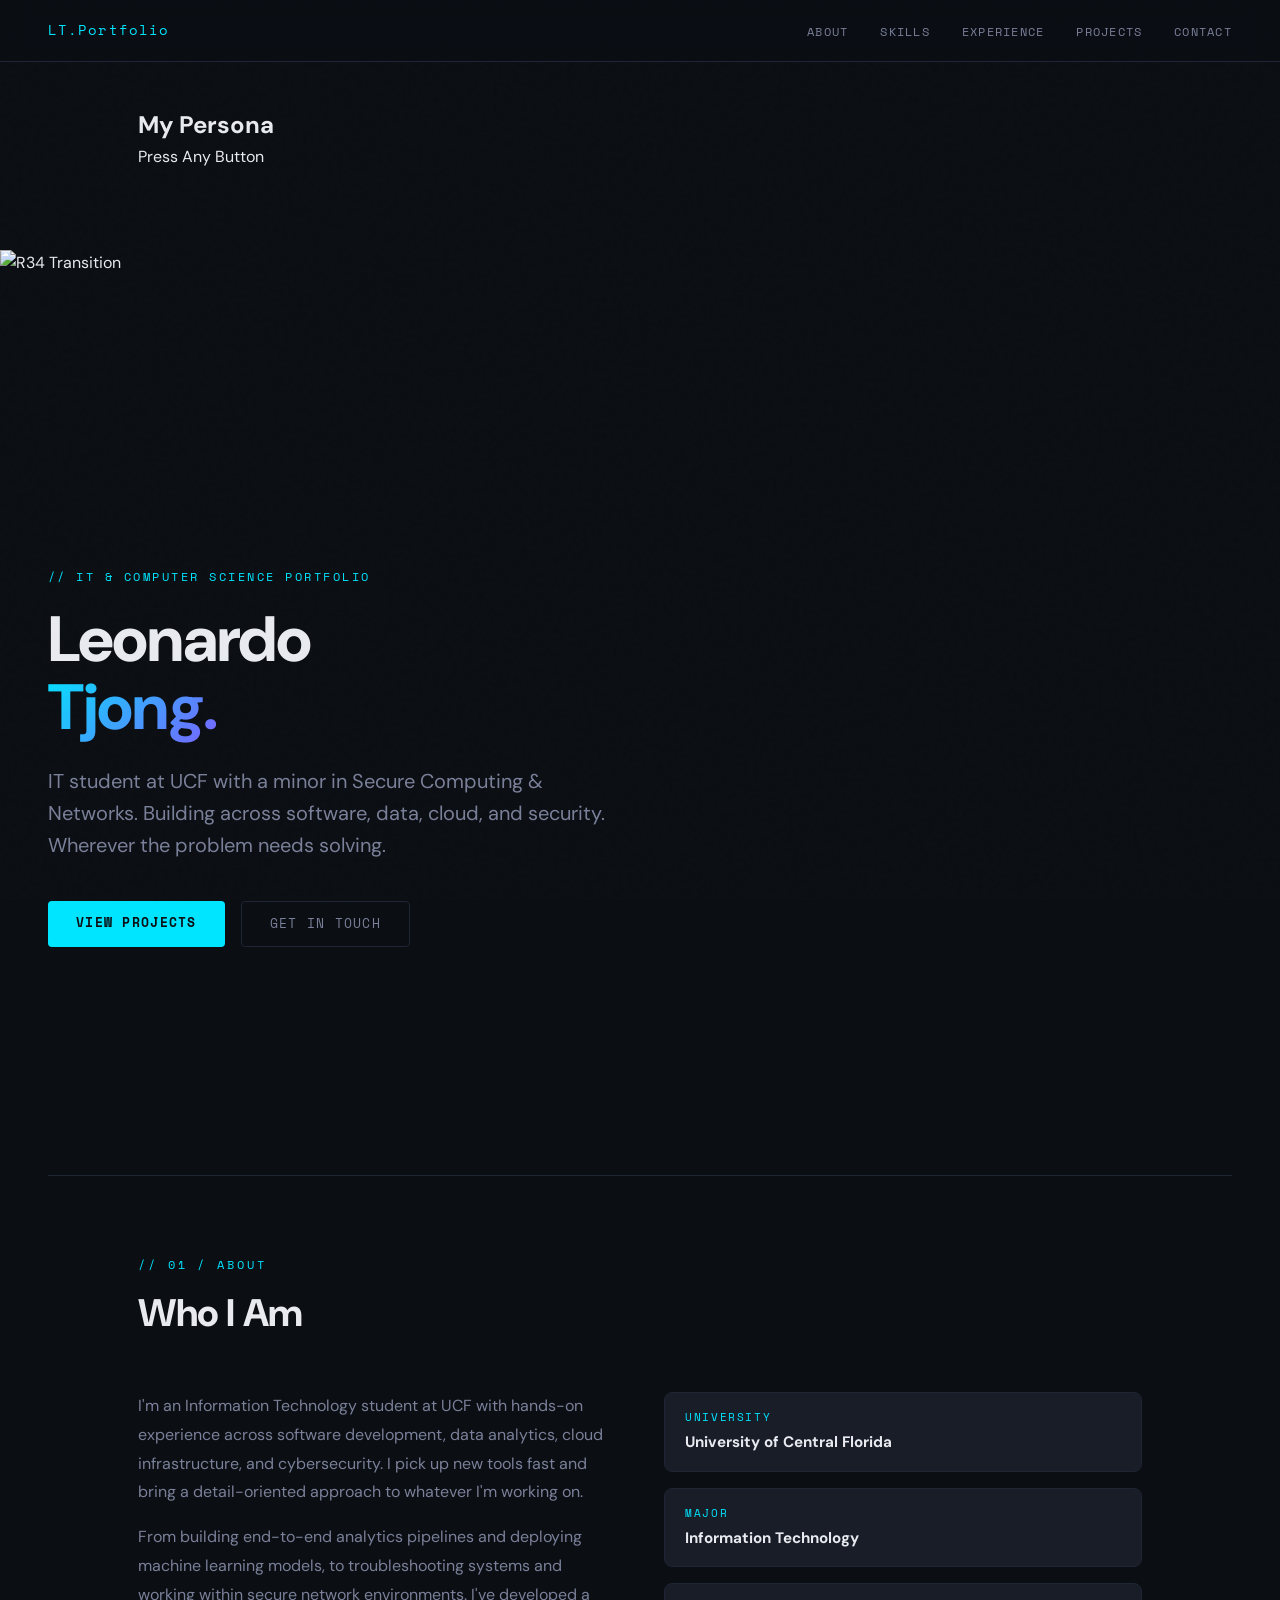
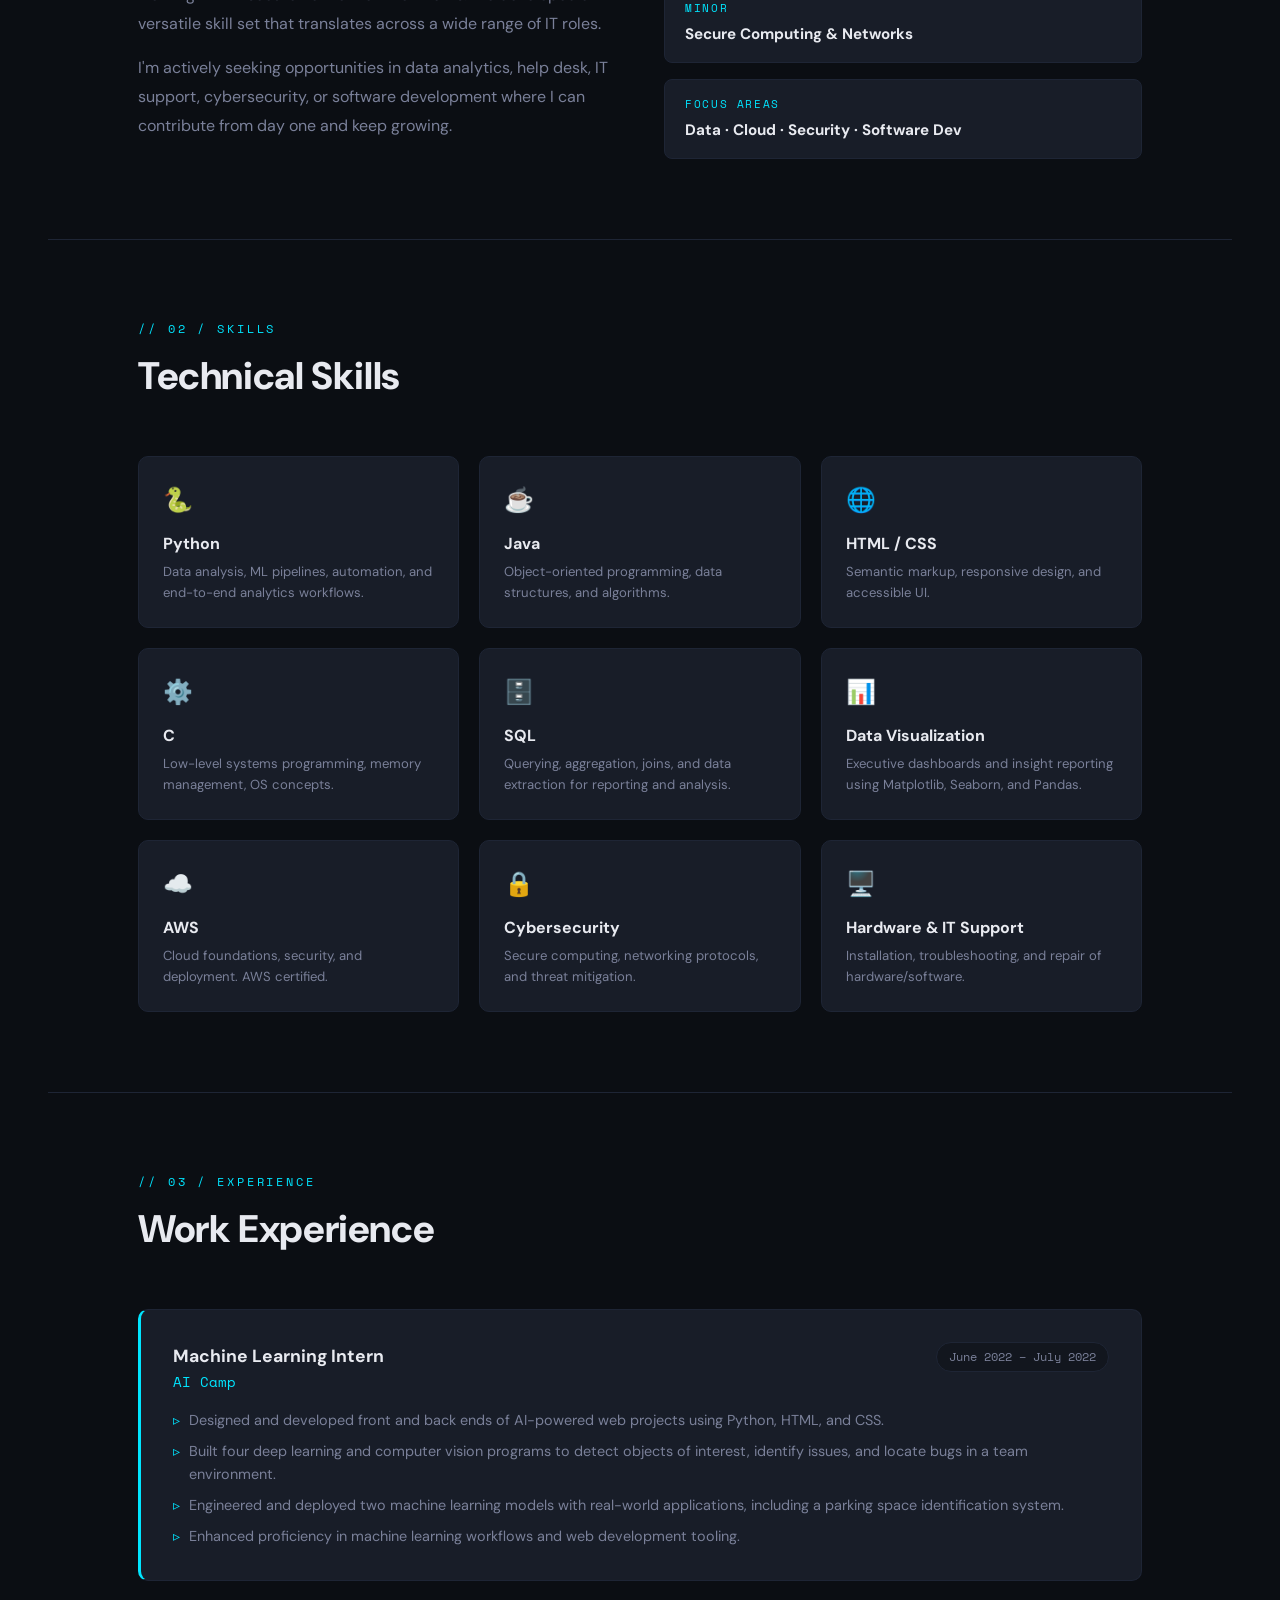
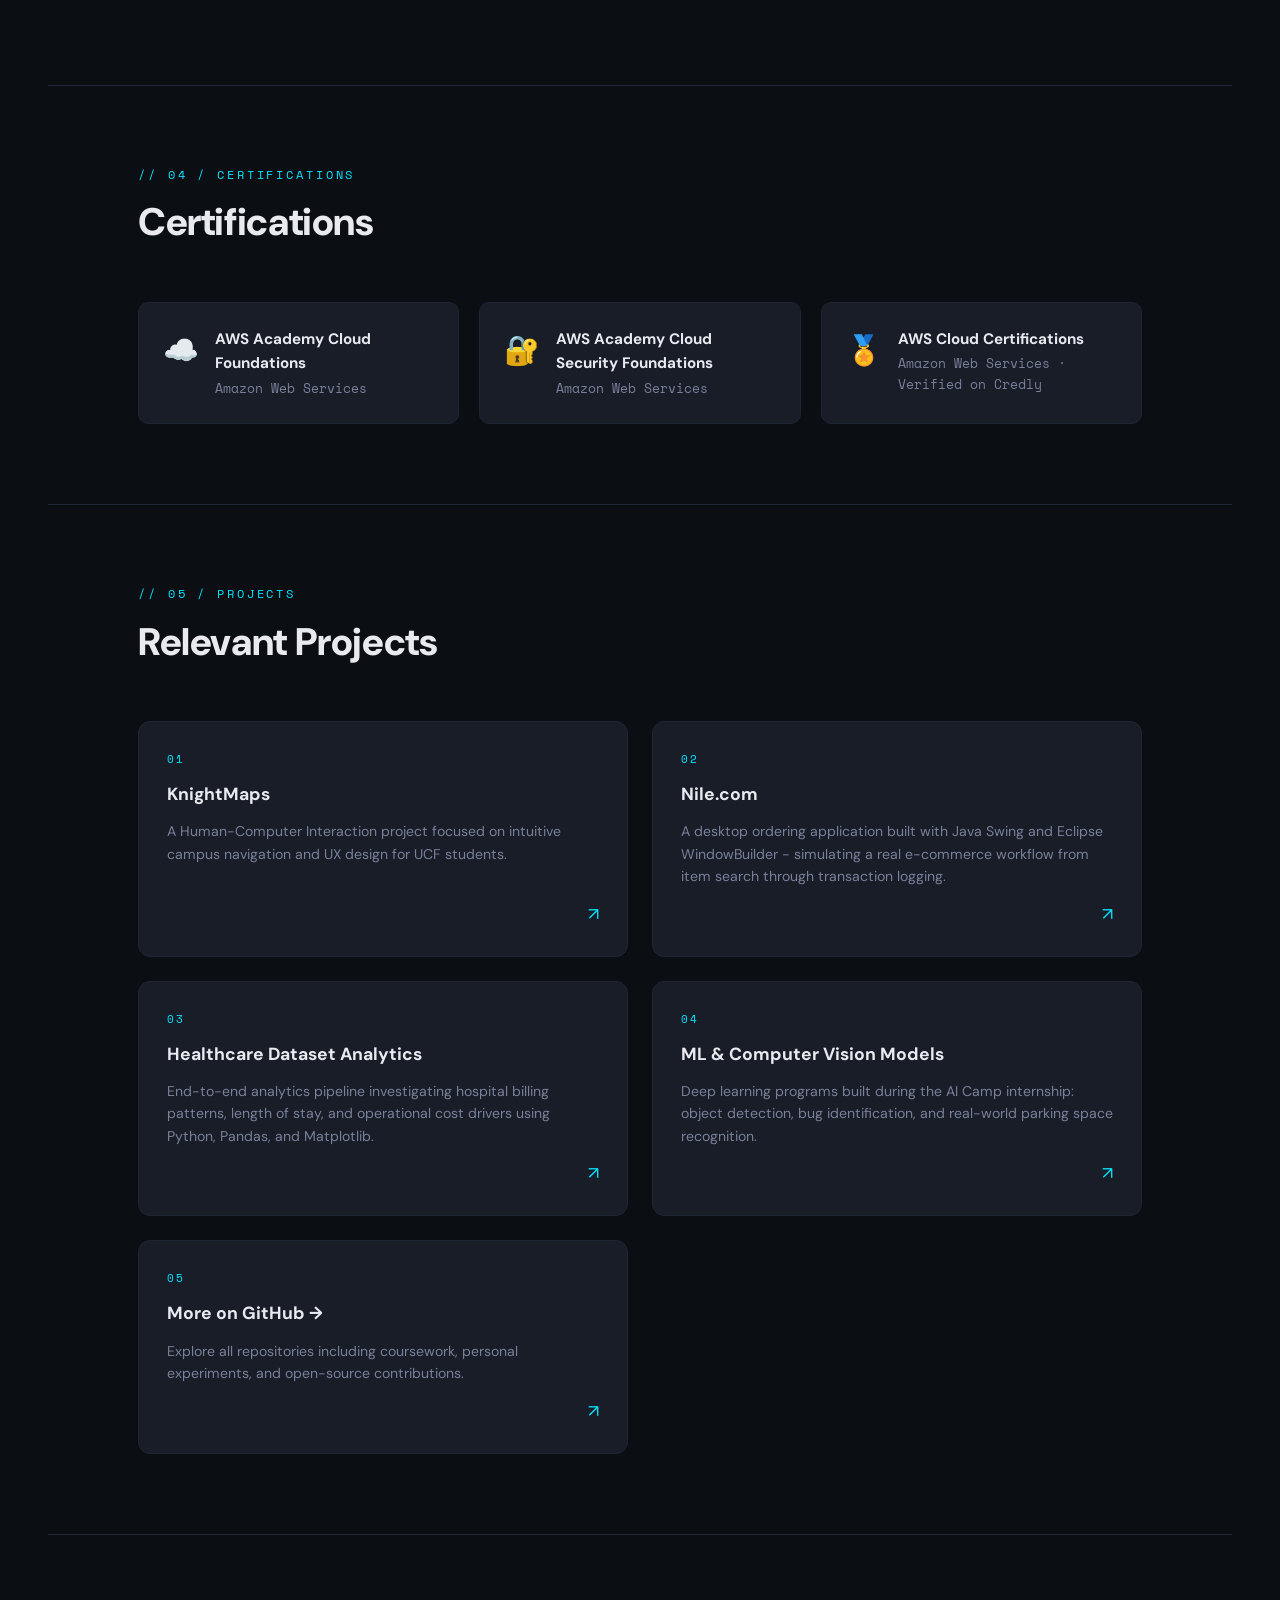
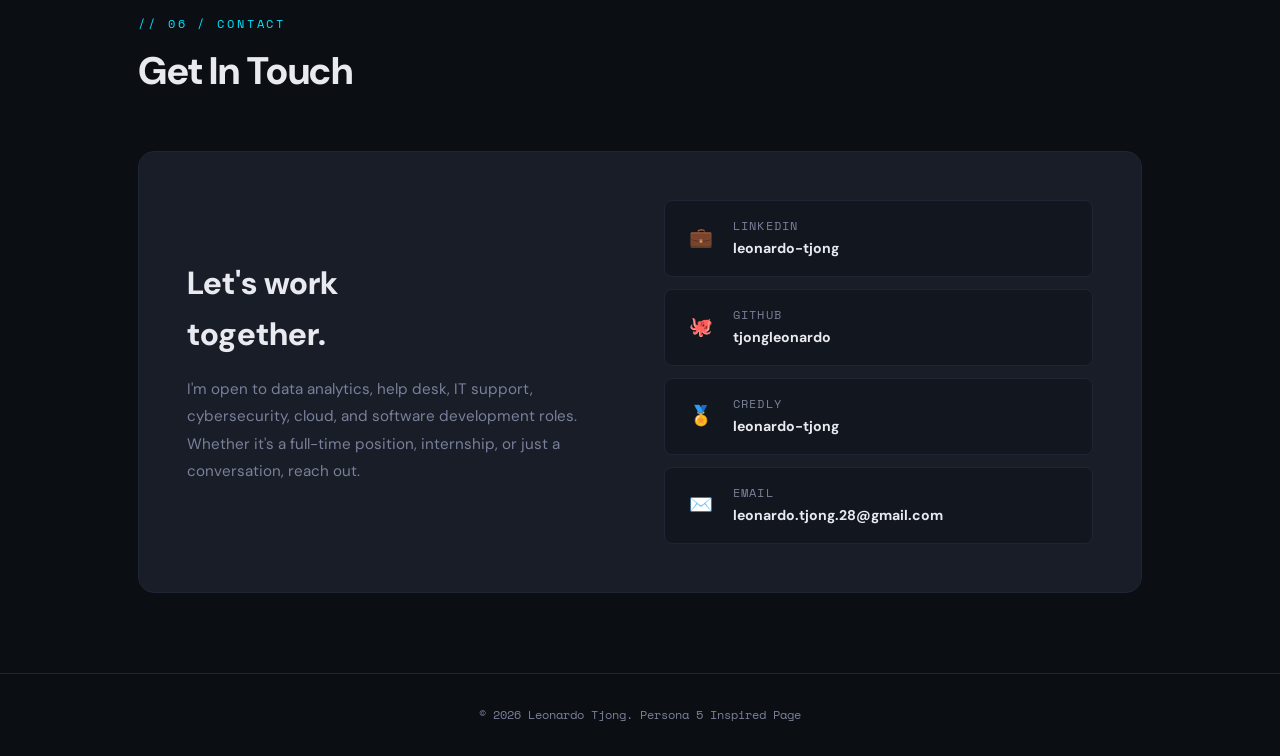
==== commit 0ae429bb: "Refactor HTML structure and improve accessibility" ====
--- a/Portfolio/index.html
+++ b/Portfolio/index.html
@@ -1,327 +1,443 @@
 <!DOCTYPE html>
 <html lang="en">
+
 <head>
   <meta charset="UTF-8" />
-  <meta name="viewport" content="width=device-width, initial-scale=1.0"/>
+  <meta name="viewport" content="width=device-width, initial-scale=1.0" />
   <title>Leonardo Tjong | Portfolio</title>
-  <link rel="preconnect" href="https://fonts.googleapis.com"/>
-  <link rel="preconnect" href="https://fonts.gstatic.com" crossorigin/>
-  <link href="https://fonts.googleapis.com/css2?family=Space+Mono:wght@400;700&family=DM+Sans:opsz,wght@9..40,400;9..40,700;9..40,800&display=swap" rel="stylesheet"/>
-  <link rel="stylesheet" href="portfolio.css"/>
+  <link rel="preconnect" href="https://fonts.googleapis.com" />
+  <link rel="preconnect" href="https://fonts.gstatic.com" crossorigin />
+  <link
+    href="https://fonts.googleapis.com/css2?family=Space+Mono:wght@400;700&family=DM+Sans:opsz,wght@9..40,400;9..40,700;9..40,800&display=swap"
+    rel="stylesheet" />
+  <link rel="stylesheet" href="portfolio.css" />
 </head>
+
 <body>
 
-  <!-- NAV -->
-  <nav>
-    <div class="nav-logo">LT.Portfolio</div>
-    <ul class="nav-links">
-      <li><a href="#about">About</a></li>
-      <li><a href="#skills">Skills</a></li>
-      <li><a href="#experience">Experience</a></li>
-      <li><a href="#projects">Projects</a></li>
-      <li><a href="#contact">Contact</a></li>
-    </ul>
-  </nav>
-
-  <!-- HERO -->
-  <div class="hero">
-    <div class="orb orb-1"></div>
-    <div class="orb orb-2"></div>
-    <p class="hero-tag">// IT &amp; Computer Science Portfolio</p>
-    <h1>Leonardo<br/><span>Tjong.</span></h1>
-    <p class="hero-sub">
-      IT student at UCF with a minor in Secure Computing &amp; Networks.
-      Building across software, data, cloud, and security. Wherever the problem needs solving.
-    </p>
-    <div class="hero-cta">
-      <a href="#projects" class="btn btn-primary">View Projects</a>
-      <a href="#contact" class="btn btn-outline">Get in Touch</a>
-    </div>
-  </div>
-
-  <hr class="divider"/>
-
-  <!-- ABOUT -->
-  <section id="about">
-    <div class="reveal">
-      <p class="section-label">// 01 / about</p>
-      <h2 class="section-title">Who I Am</h2>
-      <div class="about-grid">
-        <div class="about-text">
-          <p>
-            I'm an Information Technology student at UCF with hands-on experience across
-            software development, data analytics, cloud infrastructure, and cybersecurity.
-            I pick up new tools fast and bring a detail-oriented approach to whatever I'm working on.
-          </p>
-          <p>
-            From building end-to-end analytics pipelines and deploying machine learning models,
-            to troubleshooting systems and working within secure network environments. I've
-            developed a versatile skill set that translates across a wide range of IT roles.
-          </p>
-          <p>
-            I'm actively seeking opportunities in data analytics, help desk, IT support,
-            cybersecurity, or software development where I can contribute from day one
-            and keep growing.
-          </p>
-        </div>
-        <div class="about-details">
-          <div class="detail-row">
-            <span class="label">University</span>
-            <span class="value">University of Central Florida</span>
-          </div>
-          <div class="detail-row">
-            <span class="label">Major</span>
-            <span class="value">Information Technology</span>
-          </div>
-          <div class="detail-row">
-            <span class="label">Minor</span>
-            <span class="value">Secure Computing &amp; Networks</span>
-          </div>
-          <div class="detail-row">
-            <span class="label">Focus Areas</span>
-            <span class="value">Data · Cloud · Security · Software Dev</span>
-          </div>
-        </div>
-      </div>
+  <!-- START SCREEN OVERLAY -->
+  <section id="start-screen" class="start-screen" aria-label="Start Screen">
+    <div class="start-screen-bg halftone-bg"></div>
+    <img src="Images/r34.png" class="bg-car bg-car-1" aria-hidden="true" alt="" />
+    <div class="start-screen-content">
+      <h1 class="start-logo">
+        <span class="logo-first">My</span>
+        <span class="logo-last">Persona</span>
+      </h1>
+      <p class="press-any-button" aria-live="polite">Press Any Button</p>
     </div>
   </section>
 
-  <hr class="divider"/>
-
-  <!-- SKILLS -->
-  <section id="skills">
-    <div class="reveal">
-      <p class="section-label">// 02 / skills</p>
-      <h2 class="section-title">Technical Skills</h2>
-      <div class="skills-grid">
-        <div class="skill-card">
-          <div class="skill-icon">🐍</div>
-          <div class="skill-name">Python</div>
-          <div class="skill-desc">Data analysis, ML pipelines, automation, and end-to-end analytics workflows.</div>
-        </div>
-        <div class="skill-card">
-          <div class="skill-icon">☕</div>
-          <div class="skill-name">Java</div>
-          <div class="skill-desc">Object-oriented programming, data structures, and algorithms.</div>
-        </div>
-        <div class="skill-card">
-          <div class="skill-icon">🌐</div>
-          <div class="skill-name">HTML / CSS</div>
-          <div class="skill-desc">Semantic markup, responsive design, and accessible UI.</div>
-        </div>
-        <div class="skill-card">
-          <div class="skill-icon">⚙️</div>
-          <div class="skill-name">C</div>
-          <div class="skill-desc">Low-level systems programming, memory management, OS concepts.</div>
-        </div>
-        <div class="skill-card">
-          <div class="skill-icon">🗄️</div>
-          <div class="skill-name">SQL</div>
-          <div class="skill-desc">Querying, aggregation, joins, and data extraction for reporting and analysis.</div>
-        </div>
-        <div class="skill-card">
-          <div class="skill-icon">📊</div>
-          <div class="skill-name">Data Visualization</div>
-          <div class="skill-desc">Executive dashboards and insight reporting using Matplotlib, Seaborn, and Pandas.</div>
-        </div>
-        <div class="skill-card">
-          <div class="skill-icon">☁️</div>
-          <div class="skill-name">AWS</div>
-          <div class="skill-desc">Cloud foundations, security, and deployment. AWS certified.</div>
-        </div>
-        <div class="skill-card">
-          <div class="skill-icon">🔒</div>
-          <div class="skill-name">Cybersecurity</div>
-          <div class="skill-desc">Secure computing, networking protocols, and threat mitigation.</div>
-        </div>
-        <div class="skill-card">
-          <div class="skill-icon">🖥️</div>
-          <div class="skill-name">Hardware &amp; IT Support</div>
-          <div class="skill-desc">Installation, troubleshooting, and repair of hardware/software.</div>
+  <!-- TRANSITION ASSET -->
+  <img id="transition-car" src="Images/r34.png" alt="R34 Transition" class="transition-car" />
+
+  <!-- MAIN CONTENT WRAPPER -->
+  <main id="main-content" class="main-content hidden">
+
+    <!-- NAV -->
+    <nav>
+      <div class="nav-logo">LT.Portfolio</div>
+      <ul class="nav-links">
+        <li><a href="#about">About</a></li>
+        <li><a href="#skills">Skills</a></li>
+        <li><a href="#experience">Experience</a></li>
+        <li><a href="#projects">Projects</a></li>
+        <li><a href="#contact">Contact</a></li>
+      </ul>
+    </nav>
+
+    <!-- HERO -->
+    <div class="hero">
+      <div class="halftone-bg"></div>
+      <div class="hero-content">
+        <p class="hero-tag">// IT &amp; Computer Science Portfolio</p>
+        <h1>Leonardo<br /><span>Tjong.</span></h1>
+        <p class="hero-sub">
+          IT student at UCF with a minor in Secure Computing &amp; Networks.
+          Building across software, data, cloud, and security. Wherever the problem needs solving.
+        </p>
+        <div class="hero-cta">
+          <a href="#projects" class="btn btn-primary"><span class="btn-inner">View Projects</span></a>
+          <a href="#contact" class="btn btn-outline"><span class="btn-inner">Get in Touch</span></a>
         </div>
       </div>
     </div>
-  </section>
-
-  <hr class="divider"/>
-
-  <!-- EXPERIENCE -->
-  <section id="experience">
-    <div class="reveal">
-      <p class="section-label">// 03 / experience</p>
-      <h2 class="section-title">Work Experience</h2>
-      <div class="experience-card">
-        <div class="exp-header">
-          <div>
-            <div class="exp-title">Machine Learning Intern</div>
-            <div class="exp-company">AI Camp</div>
-          </div>
-          <div class="exp-date">June 2022 – July 2022</div>
-        </div>
-        <ul class="exp-list">
-          <li>Designed and developed front and back ends of AI-powered web projects using Python, HTML, and CSS.</li>
-          <li>Built four deep learning and computer vision programs to detect objects of interest, identify issues, and locate bugs in a team environment.</li>
-          <li>Engineered and deployed two machine learning models with real-world applications, including a parking space identification system.</li>
-          <li>Enhanced proficiency in machine learning workflows and web development tooling.</li>
-        </ul>
-      </div>
-    </div>
-  </section>
-
-  <hr class="divider"/>
-
-  <!-- CERTIFICATIONS -->
-  <section id="certifications">
-    <div class="reveal">
-      <p class="section-label">// 04 / certifications</p>
-      <h2 class="section-title">Certifications</h2>
-      <div class="certs-grid">
-        <div class="cert-card">
-          <div class="cert-icon">☁️</div>
-          <div>
-            <div class="cert-name">AWS Academy Cloud Foundations</div>
-            <div class="cert-issuer">Amazon Web Services</div>
-          </div>
-        </div>
-        <div class="cert-card">
-          <div class="cert-icon">🔐</div>
-          <div>
-            <div class="cert-name">AWS Academy Cloud Security Foundations</div>
-            <div class="cert-issuer">Amazon Web Services</div>
-          </div>
-        </div>
-        <div class="cert-card">
-          <div class="cert-icon">🏅</div>
-          <div>
-            <div class="cert-name">AWS Cloud Certifications</div>
-            <div class="cert-issuer">Amazon Web Services · Verified on Credly</div>
-          </div>
-        </div>
-      </div>
-    </div>
-  </section>
-
-  <hr class="divider"/>
-
-  <!-- PROJECTS -->
-  <section id="projects">
-    <div class="reveal">
-      <p class="section-label">// 05 / projects</p>
-      <h2 class="section-title">Relevant Projects</h2>
-      <div class="projects-grid">
-
-        <a class="project-card" href="KnightMaps.html" target="_blank" rel="noopener">
-          <div class="project-num">01</div>
-          <div class="project-name">KnightMaps</div>
-          <div class="project-desc">
-            A Human-Computer Interaction project focused on intuitive campus navigation
-            and UX design for UCF students.
-          </div>
-          <div class="project-arrow">↗</div>
-        </a>
-
-        <a class="project-card" href="nile.html" target="_blank" rel="noopener">
-          <div class="project-num">02</div>
-          <div class="project-name">Nile.com</div>
-          <div class="project-desc">
-            A desktop ordering application built with Java Swing and Eclipse WindowBuilder -
-            simulating a real e-commerce workflow from item search through transaction logging.
-          </div>
-          <div class="project-arrow">↗</div>
-        </a>
-
-        <a class="project-card" href="https://github.com/tjongleonardo/healthcare-dataset-analytics" target="_blank" rel="noopener">
-          <div class="project-num">03</div>
-          <div class="project-name">Healthcare Dataset Analytics</div>
-          <div class="project-desc">
-            End-to-end analytics pipeline investigating hospital billing patterns, length of stay,
-            and operational cost drivers using Python, Pandas, and Matplotlib.
-          </div>
-          <div class="project-arrow">↗</div>
-        </a>
-
-        <a class="project-card" href="https://github.com/tjongleonardo" target="_blank" rel="noopener">
-          <div class="project-num">04</div>
-          <div class="project-name">ML &amp; Computer Vision Models</div>
-          <div class="project-desc">
-            Deep learning programs built during the AI Camp internship: object detection,
-            bug identification, and real-world parking space recognition.
-          </div>
-          <div class="project-arrow">↗</div>
-        </a>
-
-        <a class="project-card" href="https://github.com/tjongleonardo" target="_blank" rel="noopener">
-          <div class="project-num">05</div>
-          <div class="project-name">More on GitHub →</div>
-          <div class="project-desc">
-            Explore all repositories including coursework, personal experiments,
-            and open-source contributions.
-          </div>
-          <div class="project-arrow">↗</div>
-        </a>
-
-
-      </div>
-    </div>
-  </section>
-
-  <hr class="divider"/>
-
-  <!-- CONTACT -->
-  <section id="contact">
-    <div class="reveal">
-      <p class="section-label">// 06 / contact</p>
-      <h2 class="section-title">Get In Touch</h2>
-      <div class="contact-wrapper">
-        <div class="contact-left">
-          <h2>Let's work<br/>together.</h2>
-          <p>
-            I'm open to data analytics, help desk, IT support, cybersecurity, cloud, and
-            software development roles. Whether it's a full-time position, internship,
-            or just a conversation, reach out.
-          </p>
-        </div>
-        <div class="contact-links">
-          <a class="contact-link" href="https://www.linkedin.com/in/leonardo-tjong-90444035a/" target="_blank" rel="noopener">
-            <span class="contact-link-icon">💼</span>
+
+    <hr class="divider" />
+
+    <!-- ABOUT -->
+    <section id="about">
+      <div class="reveal">
+        <p class="section-label">// 01 / about</p>
+        <h2 class="section-title">Who I Am</h2>
+        <div class="about-grid">
+          <div class="about-text">
+            <p>
+              I'm an Information Technology student at UCF with hands-on experience across
+              software development, data analytics, cloud infrastructure, and cybersecurity.
+              I pick up new tools fast and bring a detail-oriented approach to whatever I'm working on.
+            </p>
+            <p>
+              From building end-to-end analytics pipelines and deploying machine learning models,
+              to troubleshooting systems and working within secure network environments. I've
+              developed a versatile skill set that translates across a wide range of IT roles.
+            </p>
+            <p>
+              I'm actively seeking opportunities in data analytics, help desk, IT support,
+              cybersecurity, or software development where I can contribute from day one
+              and keep growing.
+            </p>
+          </div>
+          <div class="about-details">
+            <div class="detail-row">
+              <span class="label">University</span>
+              <span class="value">University of Central Florida</span>
+            </div>
+            <div class="detail-row">
+              <span class="label">Major</span>
+              <span class="value">Information Technology</span>
+            </div>
+            <div class="detail-row">
+              <span class="label">Minor</span>
+              <span class="value">Secure Computing &amp; Networks</span>
+            </div>
+            <div class="detail-row">
+              <span class="label">Focus Areas</span>
+              <span class="value">Data · Cloud · Security · Software Dev</span>
+            </div>
+          </div>
+        </div>
+      </div>
+    </section>
+
+    <hr class="divider" />
+
+    <!-- SKILLS -->
+    <section id="skills">
+      <div class="reveal">
+        <p class="section-label">// 02 / skills</p>
+        <h2 class="section-title">Technical Skills</h2>
+        <div class="skills-grid">
+          <div class="skill-card">
+            <div class="skill-icon">🐍</div>
+            <div class="skill-name">Python</div>
+            <div class="skill-desc">Data analysis, ML pipelines, automation, and end-to-end analytics workflows.</div>
+          </div>
+          <div class="skill-card">
+            <div class="skill-icon">☕</div>
+            <div class="skill-name">Java</div>
+            <div class="skill-desc">Object-oriented programming, data structures, and algorithms.</div>
+          </div>
+          <div class="skill-card">
+            <div class="skill-icon">🌐</div>
+            <div class="skill-name">HTML / CSS</div>
+            <div class="skill-desc">Semantic markup, responsive design, and accessible UI.</div>
+          </div>
+          <div class="skill-card">
+            <div class="skill-icon">⚙️</div>
+            <div class="skill-name">C</div>
+            <div class="skill-desc">Low-level systems programming, memory management, OS concepts.</div>
+          </div>
+          <div class="skill-card">
+            <div class="skill-icon">🗄️</div>
+            <div class="skill-name">SQL</div>
+            <div class="skill-desc">Querying, aggregation, joins, and data extraction for reporting and analysis.</div>
+          </div>
+          <div class="skill-card">
+            <div class="skill-icon">📊</div>
+            <div class="skill-name">Data Visualization</div>
+            <div class="skill-desc">Executive dashboards and insight reporting using Matplotlib, Seaborn, and Pandas.
+            </div>
+          </div>
+          <div class="skill-card">
+            <div class="skill-icon">☁️</div>
+            <div class="skill-name">AWS</div>
+            <div class="skill-desc">Cloud foundations, security, and deployment. AWS certified.</div>
+          </div>
+          <div class="skill-card">
+            <div class="skill-icon">🔒</div>
+            <div class="skill-name">Cybersecurity</div>
+            <div class="skill-desc">Secure computing, networking protocols, and threat mitigation.</div>
+          </div>
+          <div class="skill-card">
+            <div class="skill-icon">🖥️</div>
+            <div class="skill-name">Hardware &amp; IT Support</div>
+            <div class="skill-desc">Installation, troubleshooting, and repair of hardware/software.</div>
+          </div>
+        </div>
+      </div>
+    </section>
+
+    <hr class="divider" />
+
+    <!-- EXPERIENCE -->
+    <section id="experience">
+      <div class="reveal">
+        <p class="section-label">// 03 / experience</p>
+        <h2 class="section-title">Work Experience</h2>
+        <div class="experience-card">
+          <div class="exp-header">
             <div>
-              <span class="contact-link-label">LinkedIn</span>
-              <span class="contact-link-value">leonardo-tjong</span>
-            </div>
+              <div class="exp-title">Machine Learning Intern</div>
+              <div class="exp-company">AI Camp</div>
+            </div>
+            <div class="exp-date">June 2022 – July 2022</div>
+          </div>
+          <ul class="exp-list">
+            <li>Designed and developed front and back ends of AI-powered web projects using Python, HTML, and CSS.</li>
+            <li>Built four deep learning and computer vision programs to detect objects of interest, identify issues,
+              and locate bugs in a team environment.</li>
+            <li>Engineered and deployed two machine learning models with real-world applications, including a parking
+              space identification system.</li>
+            <li>Enhanced proficiency in machine learning workflows and web development tooling.</li>
+          </ul>
+        </div>
+      </div>
+    </section>
+
+    <hr class="divider" />
+
+    <!-- CERTIFICATIONS -->
+    <section id="certifications">
+      <div class="reveal">
+        <p class="section-label">// 04 / certifications</p>
+        <h2 class="section-title">Certifications</h2>
+        <div class="certs-grid">
+          <div class="cert-card">
+            <div class="cert-icon">☁️</div>
+            <div>
+              <div class="cert-name">AWS Academy Cloud Foundations</div>
+              <div class="cert-issuer">Amazon Web Services</div>
+            </div>
+          </div>
+          <div class="cert-card">
+            <div class="cert-icon">🔐</div>
+            <div>
+              <div class="cert-name">AWS Academy Cloud Security Foundations</div>
+              <div class="cert-issuer">Amazon Web Services</div>
+            </div>
+          </div>
+          <div class="cert-card">
+            <div class="cert-icon">🏅</div>
+            <div>
+              <div class="cert-name">AWS Cloud Certifications</div>
+              <div class="cert-issuer">Amazon Web Services · Verified on Credly</div>
+            </div>
+          </div>
+        </div>
+      </div>
+    </section>
+
+    <hr class="divider" />
+
+    <!-- PROJECTS -->
+    <section id="projects">
+      <div class="reveal">
+        <p class="section-label">// 05 / projects</p>
+        <h2 class="section-title">Relevant Projects</h2>
+        <div class="projects-grid">
+
+          <a class="project-card" href="KnightMaps.html" target="_blank" rel="noopener">
+            <div class="project-num">01</div>
+            <div class="project-name">KnightMaps</div>
+            <div class="project-desc">
+              A Human-Computer Interaction project focused on intuitive campus navigation
+              and UX design for UCF students.
+            </div>
+            <div class="project-arrow">↗</div>
           </a>
-          <a class="contact-link" href="https://github.com/tjongleonardo" target="_blank" rel="noopener">
-            <span class="contact-link-icon">🐙</span>
-            <div>
-              <span class="contact-link-label">GitHub</span>
-              <span class="contact-link-value">tjongleonardo</span>
-            </div>
+
+          <a class="project-card" href="nile.html" target="_blank" rel="noopener">
+            <div class="project-num">02</div>
+            <div class="project-name">Nile.com</div>
+            <div class="project-desc">
+              A desktop ordering application built with Java Swing and Eclipse WindowBuilder -
+              simulating a real e-commerce workflow from item search through transaction logging.
+            </div>
+            <div class="project-arrow">↗</div>
           </a>
-          <a class="contact-link" href="https://www.credly.com/users/leonardo-tjong" target="_blank" rel="noopener">
-            <span class="contact-link-icon">🏅</span>
-            <div>
-              <span class="contact-link-label">Credly</span>
-              <span class="contact-link-value">leonardo-tjong</span>
-            </div>
+
+          <a class="project-card" href="https://github.com/tjongleonardo/healthcare-dataset-analytics" target="_blank"
+            rel="noopener">
+            <div class="project-num">03</div>
+            <div class="project-name">Healthcare Dataset Analytics</div>
+            <div class="project-desc">
+              End-to-end analytics pipeline investigating hospital billing patterns, length of stay,
+              and operational cost drivers using Python, Pandas, and Matplotlib.
+            </div>
+            <div class="project-arrow">↗</div>
           </a>
-          <a class="contact-link" href="mailto:leonardo.tjong.28@gmail.com">
-            <span class="contact-link-icon">✉️</span>
-            <div>
-              <span class="contact-link-label">Email</span>
-              <span class="contact-link-value">leonardo.tjong.28@gmail.com</span>
-            </div>
+
+          <a class="project-card" href="https://github.com/tjongleonardo" target="_blank" rel="noopener">
+            <div class="project-num">04</div>
+            <div class="project-name">ML &amp; Computer Vision Models</div>
+            <div class="project-desc">
+              Deep learning programs built during the AI Camp internship: object detection,
+              bug identification, and real-world parking space recognition.
+            </div>
+            <div class="project-arrow">↗</div>
           </a>
-        </div>
-      </div>
-    </div>
-  </section>
-
-  <footer>
-    <p>© 2026 Leonardo Tjong. Built with purpose. Designed to impress.</p>
-  </footer>
+
+          <a class="project-card" href="https://github.com/tjongleonardo" target="_blank" rel="noopener">
+            <div class="project-num">05</div>
+            <div class="project-name">More on GitHub →</div>
+            <div class="project-desc">
+              Explore all repositories including coursework, personal experiments,
+              and open-source contributions.
+            </div>
+            <div class="project-arrow">↗</div>
+          </a>
+
+
+        </div>
+      </div>
+    </section>
+
+    <hr class="divider" />
+
+    <!-- CONTACT -->
+    <section id="contact">
+      <div class="reveal">
+        <p class="section-label">// 06 / contact</p>
+        <h2 class="section-title">Get In Touch</h2>
+        <div class="contact-wrapper">
+          <div class="contact-left">
+            <h2>Let's work<br />together.</h2>
+            <p>
+              I'm open to data analytics, help desk, IT support, cybersecurity, cloud, and
+              software development roles. Whether it's a full-time position, internship,
+              or just a conversation, reach out.
+            </p>
+          </div>
+          <div class="contact-links">
+            <a class="contact-link" href="https://www.linkedin.com/in/leonardo-tjong-90444035a/" target="_blank"
+              rel="noopener">
+              <span class="contact-link-icon">💼</span>
+              <div>
+                <span class="contact-link-label">LinkedIn</span>
+                <span class="contact-link-value">leonardo-tjong</span>
+              </div>
+            </a>
+            <a class="contact-link" href="https://github.com/tjongleonardo" target="_blank" rel="noopener">
+              <span class="contact-link-icon">🐙</span>
+              <div>
+                <span class="contact-link-label">GitHub</span>
+                <span class="contact-link-value">tjongleonardo</span>
+              </div>
+            </a>
+            <a class="contact-link" href="https://www.credly.com/users/leonardo-tjong" target="_blank" rel="noopener">
+              <span class="contact-link-icon">🏅</span>
+              <div>
+                <span class="contact-link-label">Credly</span>
+                <span class="contact-link-value">leonardo-tjong</span>
+              </div>
+            </a>
+            <a class="contact-link" href="mailto:leonardo.tjong.28@gmail.com">
+              <span class="contact-link-icon">✉️</span>
+              <div>
+                <span class="contact-link-label">Email</span>
+                <span class="contact-link-value">leonardo.tjong.28@gmail.com</span>
+              </div>
+            </a>
+          </div>
+        </div>
+      </div>
+    </section>
+
+    <footer>
+      <p>© 2026 Leonardo Tjong. Persona 5 Inspired Page</p>
+    </footer>
+
+  </main> <!-- END MAIN CONTENT -->
 
   <script>
     document.body.classList.add('js-ready');
 
+    // --- BACKGROUND CARS MOUSE FOLLOW LOGIC ---
+    const bgCar1 = document.querySelector('.bg-car-1');
+
+    let mouseX = window.innerWidth / 2;
+    let mouseY = window.innerHeight / 2;
+
+    // Start off screen
+    let car1X = -500;
+    let car1Y = -500;
+
+    document.addEventListener('mousemove', (e) => {
+      mouseX = e.clientX;
+      mouseY = e.clientY;
+    });
+
+    let rafId;
+    function animateCars() {
+      const startScreenActive = document.getElementById('start-screen');
+      if (!startScreenActive) return;
+
+      const speed1 = 0.03;
+
+      car1X += (mouseX - car1X) * speed1;
+      car1Y += (mouseY - car1Y) * speed1;
+
+      const dx1 = mouseX - car1X;
+      const dy1 = mouseY - car1Y;
+      const angle1 = Math.atan2(dy1, dx1) * (180 / Math.PI);
+
+      // Rotate to follow cursor. Image natively faces left (180deg). 
+      // If moving right (dx > 0), scaleY(-1) keeps it upright.
+      if (bgCar1) {
+        bgCar1.style.transform = `translate(${car1X}px, ${car1Y}px) translate(-50%, -50%) rotate(${angle1 - 180}deg) scaleY(${dx1 < 0 ? 1 : -1})`;
+      }
+
+      rafId = requestAnimationFrame(animateCars);
+    }
+
+    rafId = requestAnimationFrame(animateCars);
+
+    // --- START SCREEN LOGIC ---
+    const startScreen = document.getElementById('start-screen');
+    const mainContent = document.getElementById('main-content');
+
+    function initPortfolio() {
+      if (!startScreen) return;
+
+      const car = document.getElementById('transition-car');
+
+      // Remove event listeners
+      window.removeEventListener('click', initPortfolio);
+      window.removeEventListener('keydown', initPortfolio);
+      window.removeEventListener('touchstart', initPortfolio);
+
+      if (car) {
+        car.classList.add('car-zoom');
+
+        // Wait for car to cover the screen before shattering
+        setTimeout(() => {
+          startScreen.classList.add('shatter-exit');
+          mainContent.classList.remove('hidden');
+          mainContent.classList.add('reveal-main');
+        }, 400);
+
+        // Cleanup DOM
+        setTimeout(() => {
+          startScreen.remove();
+          car.remove();
+        }, 1200);
+      } else {
+        startScreen.classList.add('shatter-exit');
+        mainContent.classList.remove('hidden');
+        mainContent.classList.add('reveal-main');
+        setTimeout(() => startScreen.remove(), 800);
+      }
+    }
+
+    // Listen for interaction
+    if (startScreen) {
+      window.addEventListener('click', initPortfolio);
+      window.addEventListener('keydown', initPortfolio);
+      window.addEventListener('touchstart', initPortfolio);
+    }
+
+    // --- SCROLL REVEAL LOGIC ---
     const reveals = document.querySelectorAll('.reveal');
 
     const observer = new IntersectionObserver((entries) => {
@@ -340,4 +456,5 @@
   </script>
 
 </body>
+
 </html>
